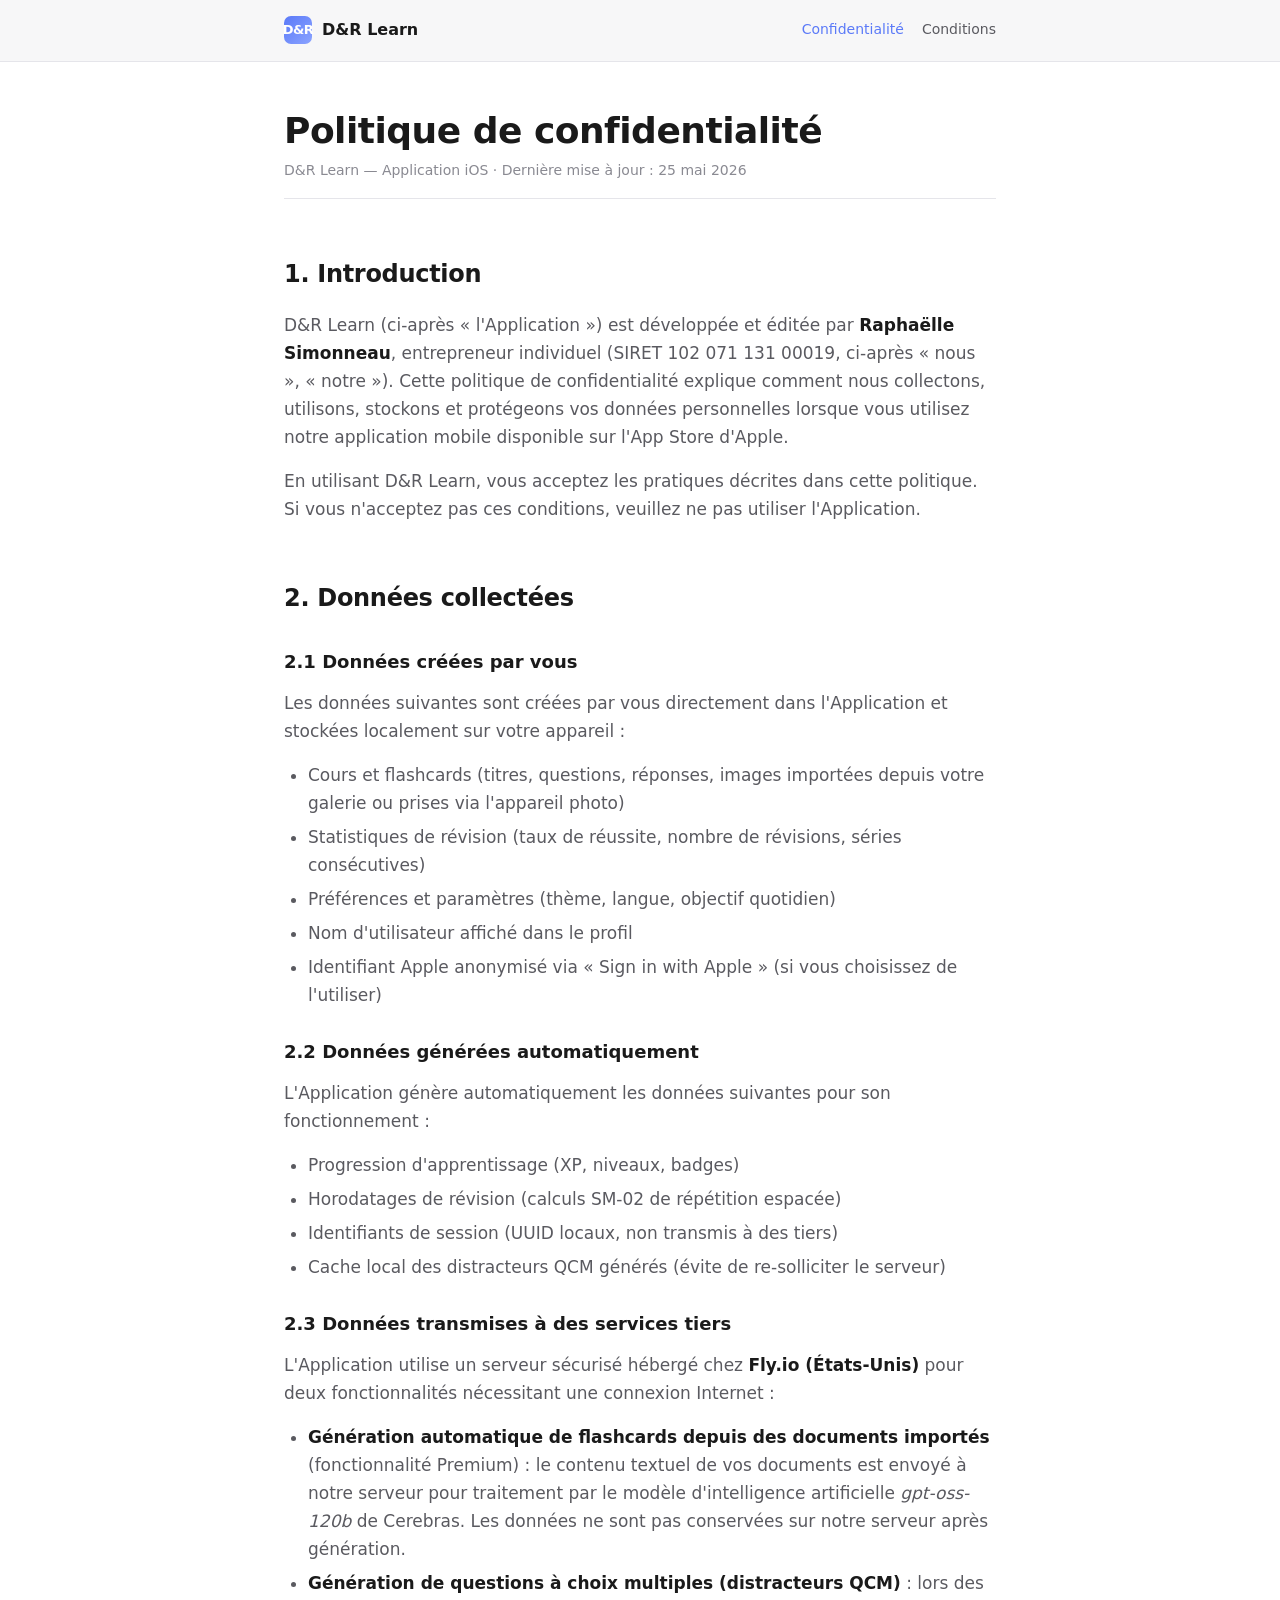
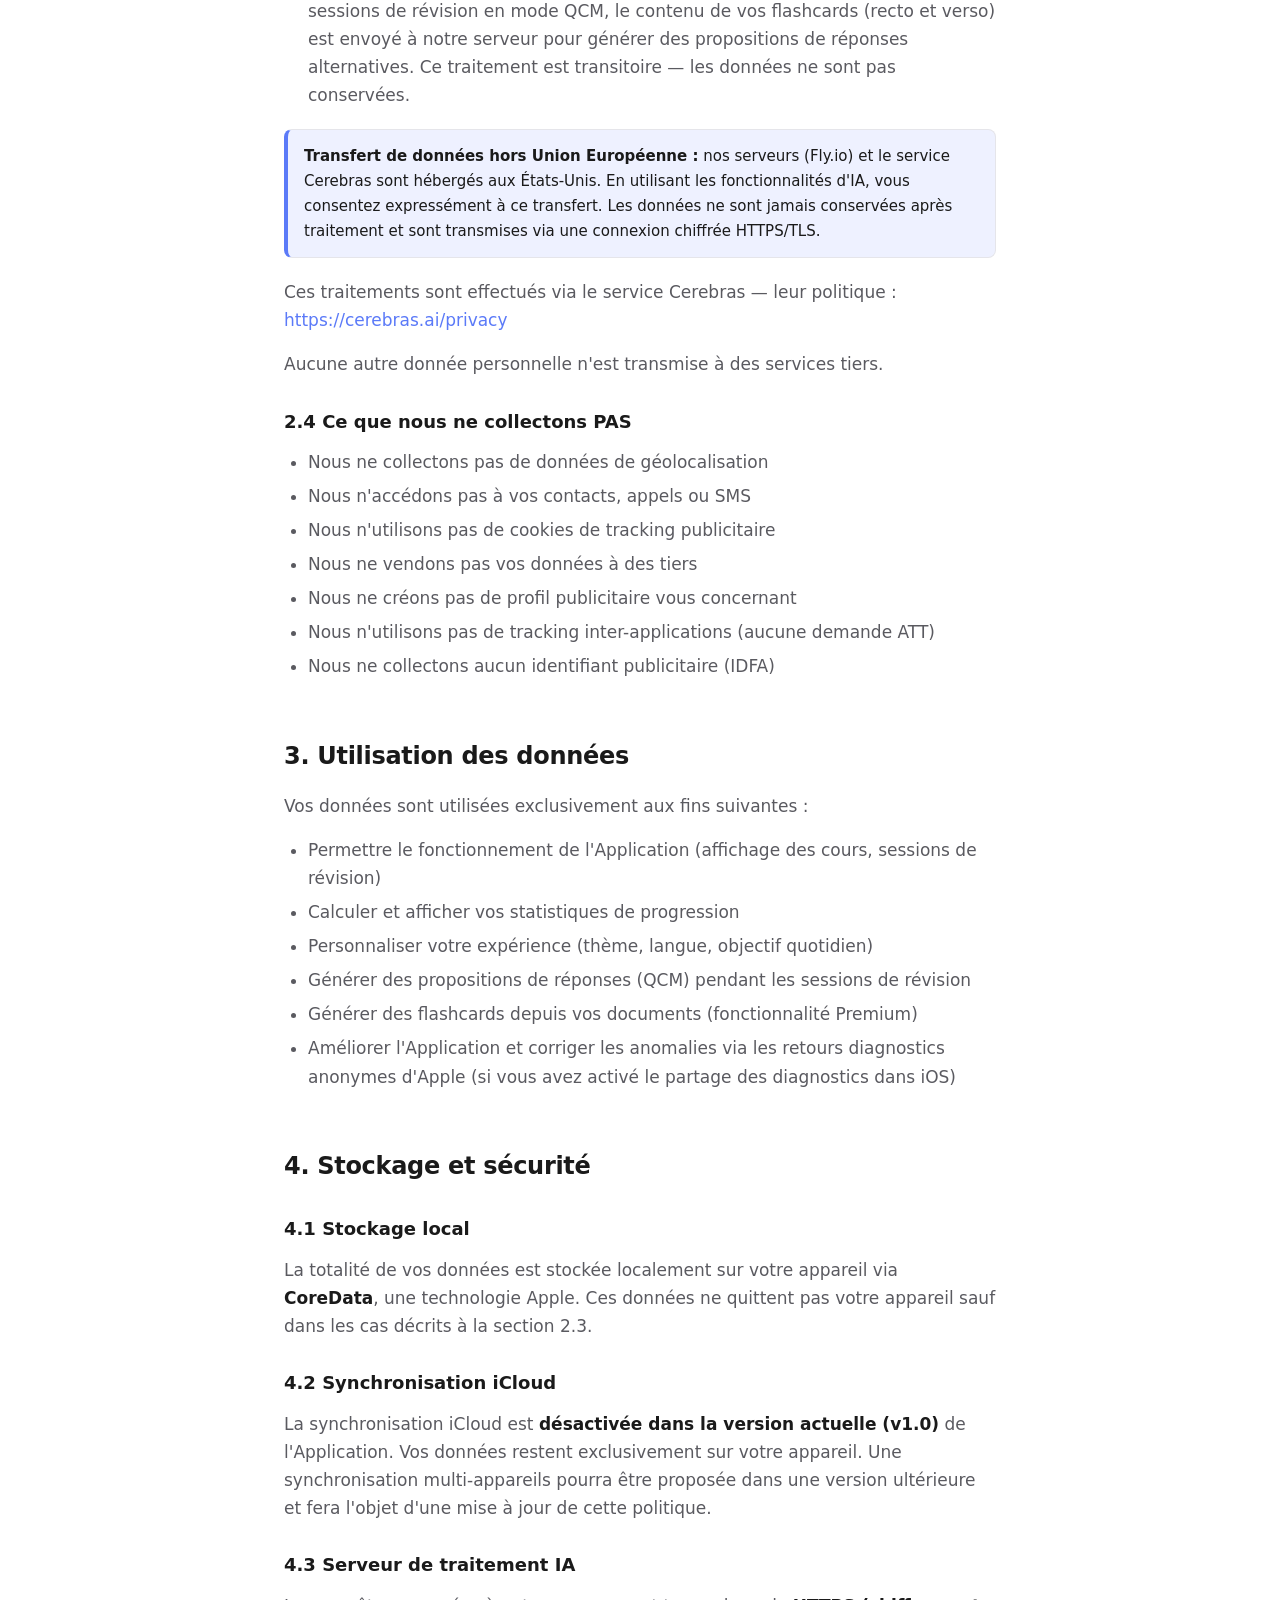
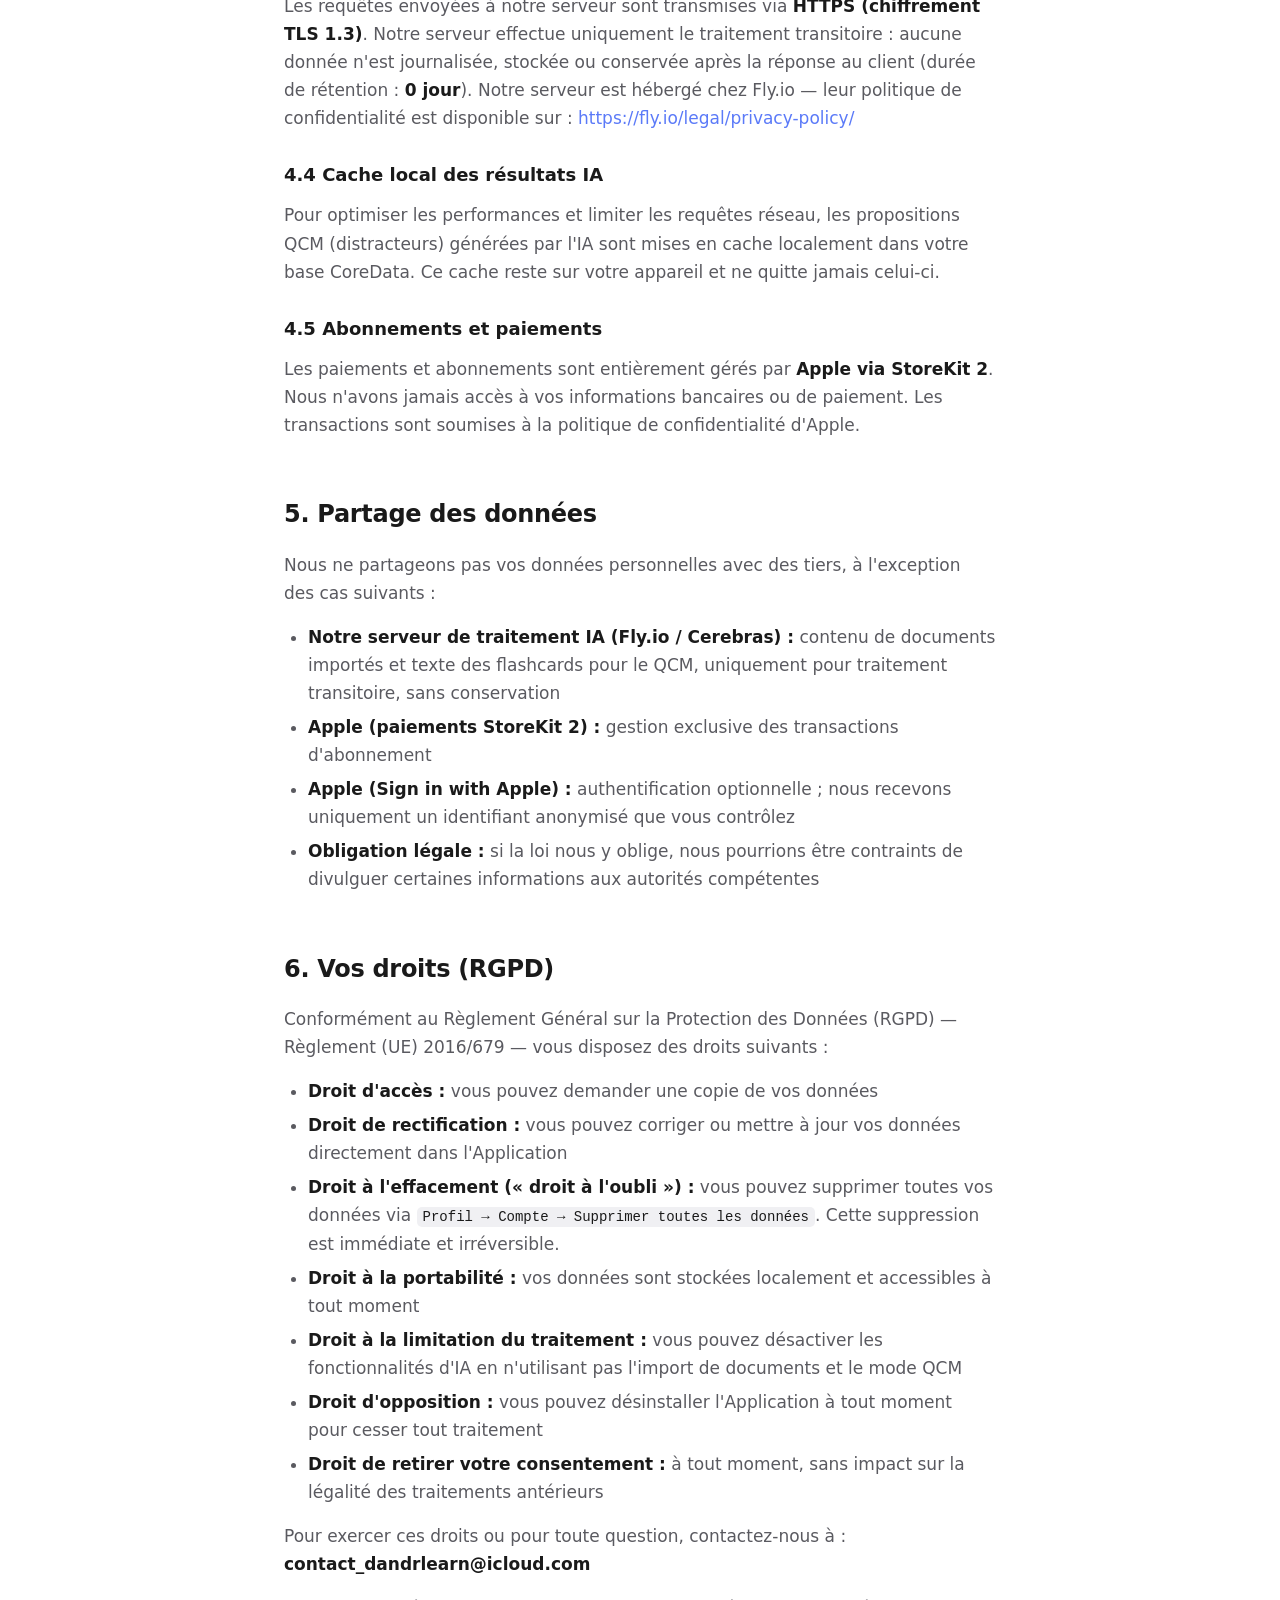
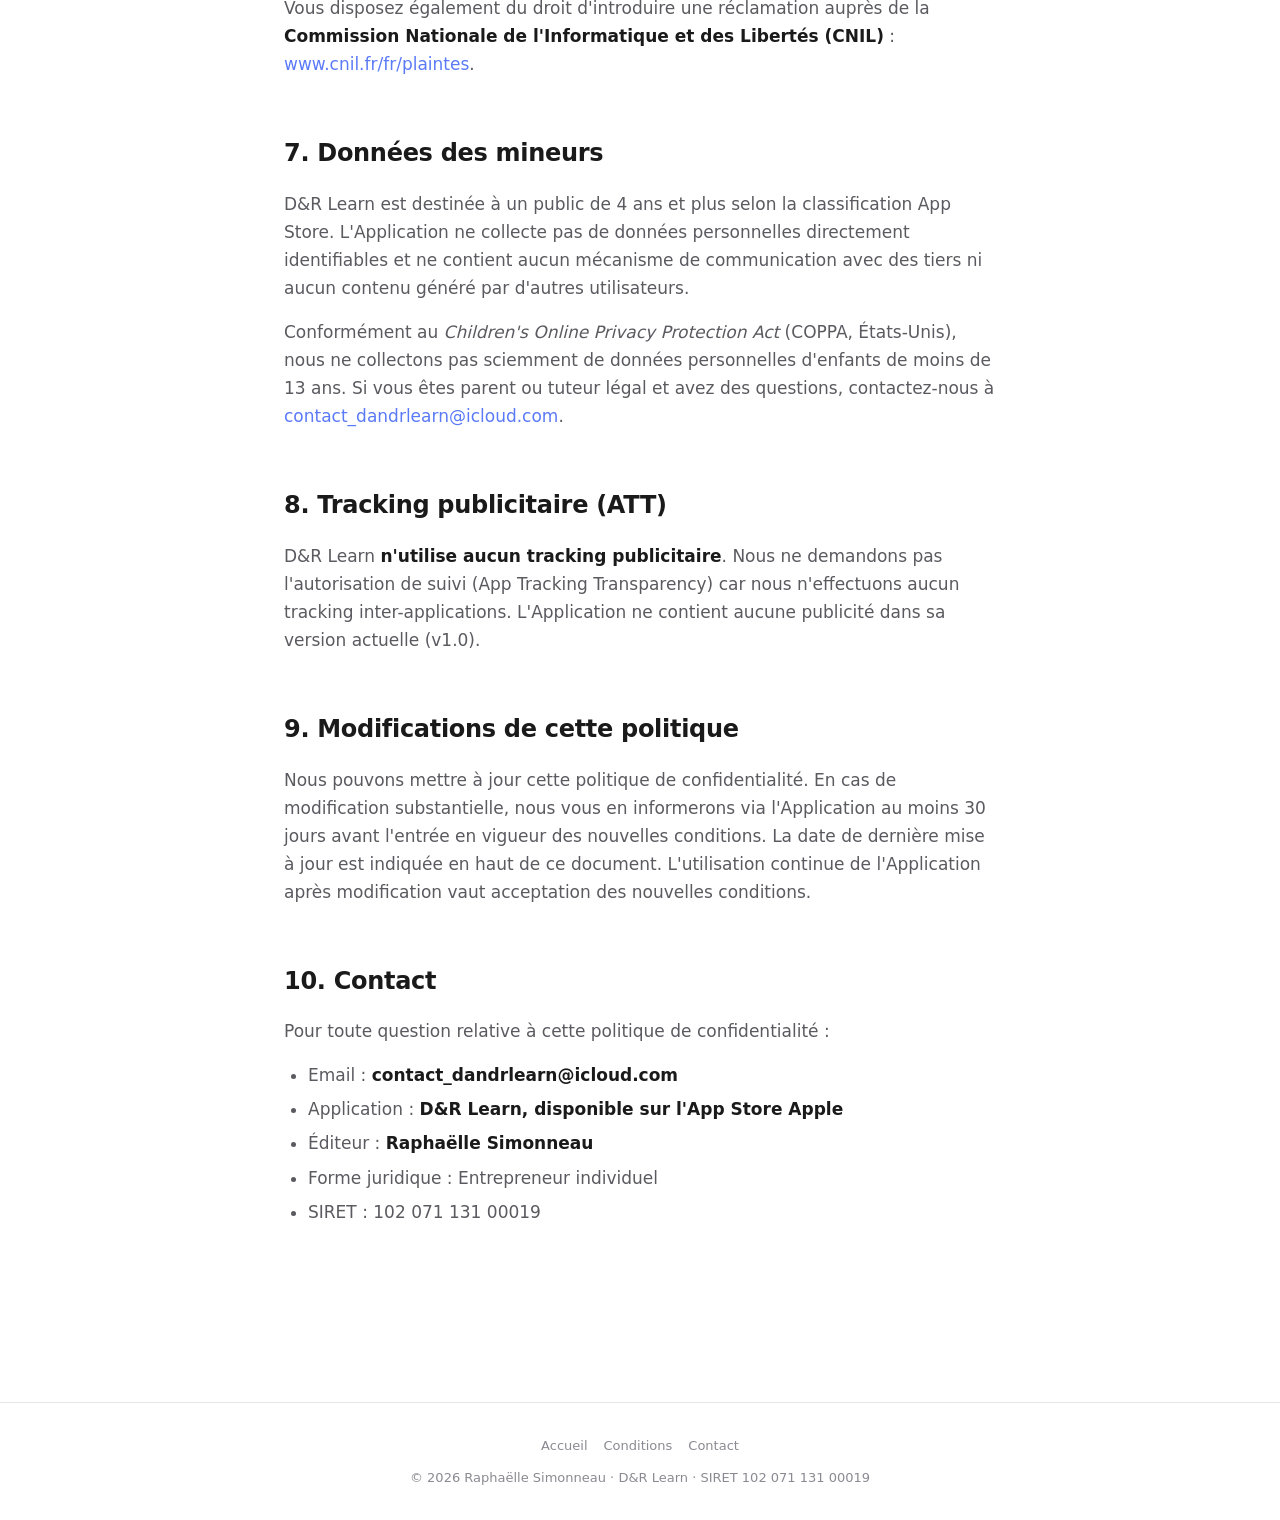
==== privacy.html @ a670ef10 "Initial commit — D&R Learn legal pages - index.html: landing page with cards - privacy.html: Privacy" ====
<!DOCTYPE html>
<html lang="fr">
<head>
    <meta charset="UTF-8">
    <meta name="viewport" content="width=device-width, initial-scale=1.0">
    <meta name="theme-color" content="#5b7af8" media="(prefers-color-scheme: light)">
    <meta name="theme-color" content="#1c1c1e" media="(prefers-color-scheme: dark)">
    <title>Politique de confidentialité — D&amp;R Learn</title>
    <meta name="description" content="Politique de confidentialité de l'application D&amp;R Learn. Données stockées localement, aucun tracking, RGPD compliant.">
    <link rel="stylesheet" href="style.css">
</head>
<body>
    <header class="site">
        <div class="container">
            <a class="brand" href="./">
                <span class="brand-mark">D&amp;R</span>
                <span>D&amp;R Learn</span>
            </a>
            <nav>
                <a href="privacy.html" class="active">Confidentialité</a>
                <a href="terms.html">Conditions</a>
            </nav>
        </div>
    </header>

    <main>
        <div class="container">
            <h1>Politique de confidentialité</h1>
            <div class="doc-meta">D&amp;R Learn — Application iOS · Dernière mise à jour : 25 mai 2026</div>

            <h2>1. Introduction</h2>
            <p>D&amp;R Learn (ci-après « l'Application ») est développée et éditée par <strong>Raphaëlle Simonneau</strong>, entrepreneur individuel (SIRET 102 071 131 00019, ci-après « nous », « notre »). Cette politique de confidentialité explique comment nous collectons, utilisons, stockons et protégeons vos données personnelles lorsque vous utilisez notre application mobile disponible sur l'App Store d'Apple.</p>
            <p>En utilisant D&amp;R Learn, vous acceptez les pratiques décrites dans cette politique. Si vous n'acceptez pas ces conditions, veuillez ne pas utiliser l'Application.</p>

            <h2>2. Données collectées</h2>

            <h3>2.1 Données créées par vous</h3>
            <p>Les données suivantes sont créées par vous directement dans l'Application et stockées localement sur votre appareil :</p>
            <ul>
                <li>Cours et flashcards (titres, questions, réponses, images importées depuis votre galerie ou prises via l'appareil photo)</li>
                <li>Statistiques de révision (taux de réussite, nombre de révisions, séries consécutives)</li>
                <li>Préférences et paramètres (thème, langue, objectif quotidien)</li>
                <li>Nom d'utilisateur affiché dans le profil</li>
                <li>Identifiant Apple anonymisé via « Sign in with Apple » (si vous choisissez de l'utiliser)</li>
            </ul>

            <h3>2.2 Données générées automatiquement</h3>
            <p>L'Application génère automatiquement les données suivantes pour son fonctionnement :</p>
            <ul>
                <li>Progression d'apprentissage (XP, niveaux, badges)</li>
                <li>Horodatages de révision (calculs SM-02 de répétition espacée)</li>
                <li>Identifiants de session (UUID locaux, non transmis à des tiers)</li>
                <li>Cache local des distracteurs QCM générés (évite de re-solliciter le serveur)</li>
            </ul>

            <h3>2.3 Données transmises à des services tiers</h3>
            <p>L'Application utilise un serveur sécurisé hébergé chez <strong>Fly.io (États-Unis)</strong> pour deux fonctionnalités nécessitant une connexion Internet :</p>
            <ul>
                <li><strong>Génération automatique de flashcards depuis des documents importés</strong> (fonctionnalité Premium) : le contenu textuel de vos documents est envoyé à notre serveur pour traitement par le modèle d'intelligence artificielle <em>gpt-oss-120b</em> de Cerebras. Les données ne sont pas conservées sur notre serveur après génération.</li>
                <li><strong>Génération de questions à choix multiples (distracteurs QCM)</strong> : lors des sessions de révision en mode QCM, le contenu de vos flashcards (recto et verso) est envoyé à notre serveur pour générer des propositions de réponses alternatives. Ce traitement est transitoire — les données ne sont pas conservées.</li>
            </ul>

            <div class="callout">
                <p><strong>Transfert de données hors Union Européenne :</strong> nos serveurs (Fly.io) et le service Cerebras sont hébergés aux États-Unis. En utilisant les fonctionnalités d'IA, vous consentez expressément à ce transfert. Les données ne sont jamais conservées après traitement et sont transmises via une connexion chiffrée HTTPS/TLS.</p>
            </div>

            <p>Ces traitements sont effectués via le service Cerebras — leur politique : <a href="https://cerebras.ai/privacy" target="_blank" rel="noopener">https://cerebras.ai/privacy</a></p>
            <p>Aucune autre donnée personnelle n'est transmise à des services tiers.</p>

            <h3>2.4 Ce que nous ne collectons PAS</h3>
            <ul>
                <li>Nous ne collectons pas de données de géolocalisation</li>
                <li>Nous n'accédons pas à vos contacts, appels ou SMS</li>
                <li>Nous n'utilisons pas de cookies de tracking publicitaire</li>
                <li>Nous ne vendons pas vos données à des tiers</li>
                <li>Nous ne créons pas de profil publicitaire vous concernant</li>
                <li>Nous n'utilisons pas de tracking inter-applications (aucune demande ATT)</li>
                <li>Nous ne collectons aucun identifiant publicitaire (IDFA)</li>
            </ul>

            <h2>3. Utilisation des données</h2>
            <p>Vos données sont utilisées exclusivement aux fins suivantes :</p>
            <ul>
                <li>Permettre le fonctionnement de l'Application (affichage des cours, sessions de révision)</li>
                <li>Calculer et afficher vos statistiques de progression</li>
                <li>Personnaliser votre expérience (thème, langue, objectif quotidien)</li>
                <li>Générer des propositions de réponses (QCM) pendant les sessions de révision</li>
                <li>Générer des flashcards depuis vos documents (fonctionnalité Premium)</li>
                <li>Améliorer l'Application et corriger les anomalies via les retours diagnostics anonymes d'Apple (si vous avez activé le partage des diagnostics dans iOS)</li>
            </ul>

            <h2>4. Stockage et sécurité</h2>

            <h3>4.1 Stockage local</h3>
            <p>La totalité de vos données est stockée localement sur votre appareil via <strong>CoreData</strong>, une technologie Apple. Ces données ne quittent pas votre appareil sauf dans les cas décrits à la section 2.3.</p>

            <h3>4.2 Synchronisation iCloud</h3>
            <p>La synchronisation iCloud est <strong>désactivée dans la version actuelle (v1.0)</strong> de l'Application. Vos données restent exclusivement sur votre appareil. Une synchronisation multi-appareils pourra être proposée dans une version ultérieure et fera l'objet d'une mise à jour de cette politique.</p>

            <h3>4.3 Serveur de traitement IA</h3>
            <p>Les requêtes envoyées à notre serveur sont transmises via <strong>HTTPS (chiffrement TLS 1.3)</strong>. Notre serveur effectue uniquement le traitement transitoire : aucune donnée n'est journalisée, stockée ou conservée après la réponse au client (durée de rétention : <strong>0 jour</strong>). Notre serveur est hébergé chez Fly.io — leur politique de confidentialité est disponible sur : <a href="https://fly.io/legal/privacy-policy/" target="_blank" rel="noopener">https://fly.io/legal/privacy-policy/</a></p>

            <h3>4.4 Cache local des résultats IA</h3>
            <p>Pour optimiser les performances et limiter les requêtes réseau, les propositions QCM (distracteurs) générées par l'IA sont mises en cache localement dans votre base CoreData. Ce cache reste sur votre appareil et ne quitte jamais celui-ci.</p>

            <h3>4.5 Abonnements et paiements</h3>
            <p>Les paiements et abonnements sont entièrement gérés par <strong>Apple via StoreKit 2</strong>. Nous n'avons jamais accès à vos informations bancaires ou de paiement. Les transactions sont soumises à la politique de confidentialité d'Apple.</p>

            <h2>5. Partage des données</h2>
            <p>Nous ne partageons pas vos données personnelles avec des tiers, à l'exception des cas suivants :</p>
            <ul>
                <li><strong>Notre serveur de traitement IA (Fly.io / Cerebras) :</strong> contenu de documents importés et texte des flashcards pour le QCM, uniquement pour traitement transitoire, sans conservation</li>
                <li><strong>Apple (paiements StoreKit 2) :</strong> gestion exclusive des transactions d'abonnement</li>
                <li><strong>Apple (Sign in with Apple) :</strong> authentification optionnelle ; nous recevons uniquement un identifiant anonymisé que vous contrôlez</li>
                <li><strong>Obligation légale :</strong> si la loi nous y oblige, nous pourrions être contraints de divulguer certaines informations aux autorités compétentes</li>
            </ul>

            <h2>6. Vos droits (RGPD)</h2>
            <p>Conformément au Règlement Général sur la Protection des Données (RGPD) — Règlement (UE) 2016/679 — vous disposez des droits suivants :</p>
            <ul>
                <li><strong>Droit d'accès :</strong> vous pouvez demander une copie de vos données</li>
                <li><strong>Droit de rectification :</strong> vous pouvez corriger ou mettre à jour vos données directement dans l'Application</li>
                <li><strong>Droit à l'effacement (« droit à l'oubli ») :</strong> vous pouvez supprimer toutes vos données via <span class="mono">Profil → Compte → Supprimer toutes les données</span>. Cette suppression est immédiate et irréversible.</li>
                <li><strong>Droit à la portabilité :</strong> vos données sont stockées localement et accessibles à tout moment</li>
                <li><strong>Droit à la limitation du traitement :</strong> vous pouvez désactiver les fonctionnalités d'IA en n'utilisant pas l'import de documents et le mode QCM</li>
                <li><strong>Droit d'opposition :</strong> vous pouvez désinstaller l'Application à tout moment pour cesser tout traitement</li>
                <li><strong>Droit de retirer votre consentement :</strong> à tout moment, sans impact sur la légalité des traitements antérieurs</li>
            </ul>
            <p>Pour exercer ces droits ou pour toute question, contactez-nous à : <a href="mailto:contact_dandrlearn@icloud.com"><strong>contact_dandrlearn@icloud.com</strong></a></p>
            <p>Vous disposez également du droit d'introduire une réclamation auprès de la <strong>Commission Nationale de l'Informatique et des Libertés (CNIL)</strong> : <a href="https://www.cnil.fr/fr/plaintes" target="_blank" rel="noopener">www.cnil.fr/fr/plaintes</a>.</p>

            <h2>7. Données des mineurs</h2>
            <p>D&amp;R Learn est destinée à un public de 4 ans et plus selon la classification App Store. L'Application ne collecte pas de données personnelles directement identifiables et ne contient aucun mécanisme de communication avec des tiers ni aucun contenu généré par d'autres utilisateurs.</p>
            <p>Conformément au <em>Children's Online Privacy Protection Act</em> (COPPA, États-Unis), nous ne collectons pas sciemment de données personnelles d'enfants de moins de 13 ans. Si vous êtes parent ou tuteur légal et avez des questions, contactez-nous à <a href="mailto:contact_dandrlearn@icloud.com">contact_dandrlearn@icloud.com</a>.</p>

            <h2>8. Tracking publicitaire (ATT)</h2>
            <p>D&amp;R Learn <strong>n'utilise aucun tracking publicitaire</strong>. Nous ne demandons pas l'autorisation de suivi (App Tracking Transparency) car nous n'effectuons aucun tracking inter-applications. L'Application ne contient aucune publicité dans sa version actuelle (v1.0).</p>

            <h2>9. Modifications de cette politique</h2>
            <p>Nous pouvons mettre à jour cette politique de confidentialité. En cas de modification substantielle, nous vous en informerons via l'Application au moins 30 jours avant l'entrée en vigueur des nouvelles conditions. La date de dernière mise à jour est indiquée en haut de ce document. L'utilisation continue de l'Application après modification vaut acceptation des nouvelles conditions.</p>

            <h2>10. Contact</h2>
            <p>Pour toute question relative à cette politique de confidentialité :</p>
            <ul>
                <li>Email : <a href="mailto:contact_dandrlearn@icloud.com"><strong>contact_dandrlearn@icloud.com</strong></a></li>
                <li>Application : <strong>D&amp;R Learn, disponible sur l'App Store Apple</strong></li>
                <li>Éditeur : <strong>Raphaëlle Simonneau</strong></li>
                <li>Forme juridique : Entrepreneur individuel</li>
                <li>SIRET : 102 071 131 00019</li>
            </ul>
        </div>
    </main>

    <footer class="site">
        <div class="container">
            <div class="links">
                <a href="./">Accueil</a>
                <a href="terms.html">Conditions</a>
                <a href="mailto:contact_dandrlearn@icloud.com">Contact</a>
            </div>
            <div>© 2026 Raphaëlle Simonneau · D&amp;R Learn · SIRET 102 071 131 00019</div>
        </div>
    </footer>
</body>
</html>
---- style.css ----
/* D&R Learn — Legal pages stylesheet */
:root {
    --bg:           #ffffff;
    --bg-soft:      #f7f7f8;
    --text:         #1a1a1a;
    --text-soft:    #5a5a60;
    --text-mute:    #8a8a92;
    --accent:       #5b7af8;
    --accent-soft:  #eef1ff;
    --border:       #e5e5ea;
    --code-bg:      #f0f0f3;
    --max-width:    760px;
}

@media (prefers-color-scheme: dark) {
    :root {
        --bg:           #1c1c1e;
        --bg-soft:      #2c2c2e;
        --text:         #f2f2f7;
        --text-soft:    #c7c7cc;
        --text-mute:    #8e8e93;
        --accent:       #8aa3ff;
        --accent-soft:  #2a2f4a;
        --border:       #3a3a3c;
        --code-bg:      #2c2c2e;
    }
}

* { box-sizing: border-box; }

html { -webkit-text-size-adjust: 100%; }

body {
    margin: 0;
    padding: 0;
    background: var(--bg);
    color: var(--text);
    font-family: -apple-system, BlinkMacSystemFont, "SF Pro Display", "Segoe UI", system-ui, sans-serif;
    line-height: 1.65;
    font-size: 17px;
}

header.site {
    background: var(--bg-soft);
    border-bottom: 1px solid var(--border);
    padding: 16px 0;
    position: sticky;
    top: 0;
    backdrop-filter: saturate(180%) blur(20px);
    -webkit-backdrop-filter: saturate(180%) blur(20px);
    z-index: 10;
}

header.site .container {
    display: flex;
    align-items: center;
    justify-content: space-between;
    gap: 12px;
}

header.site .brand {
    display: flex;
    align-items: center;
    gap: 10px;
    font-weight: 700;
    color: var(--text);
    text-decoration: none;
    font-size: 16px;
}

header.site .brand-mark {
    width: 28px;
    height: 28px;
    border-radius: 7px;
    background: linear-gradient(135deg, #5b7af8 0%, #8aa3ff 100%);
    display: inline-flex;
    align-items: center;
    justify-content: center;
    color: #fff;
    font-size: 13px;
    font-weight: 800;
    letter-spacing: -0.5px;
}

header.site nav {
    display: flex;
    gap: 18px;
    font-size: 14px;
}

header.site nav a {
    color: var(--text-soft);
    text-decoration: none;
    font-weight: 500;
    transition: color 0.15s ease;
}

header.site nav a:hover { color: var(--accent); }
header.site nav a.active { color: var(--accent); }

.container {
    max-width: var(--max-width);
    margin: 0 auto;
    padding: 0 24px;
}

main {
    padding: 48px 0 96px;
}

.doc-meta {
    color: var(--text-mute);
    font-size: 14px;
    margin-bottom: 32px;
    padding-bottom: 16px;
    border-bottom: 1px solid var(--border);
}

h1 {
    font-size: 36px;
    font-weight: 800;
    letter-spacing: -0.5px;
    margin: 0 0 8px;
    line-height: 1.15;
}

h2 {
    font-size: 24px;
    font-weight: 700;
    letter-spacing: -0.3px;
    margin: 48px 0 16px;
    padding-top: 8px;
}

h3 {
    font-size: 18px;
    font-weight: 600;
    margin: 28px 0 12px;
    color: var(--text);
}

p {
    margin: 0 0 16px;
    color: var(--text-soft);
}

p strong, li strong, td strong { color: var(--text); font-weight: 600; }

ul, ol {
    margin: 0 0 16px;
    padding-left: 24px;
    color: var(--text-soft);
}

li { margin-bottom: 6px; }

a {
    color: var(--accent);
    text-decoration: none;
    border-bottom: 1px solid transparent;
    transition: border-color 0.15s ease;
}

a:hover { border-bottom-color: var(--accent); }

code, .mono {
    font-family: ui-monospace, "SF Mono", Menlo, Consolas, monospace;
    background: var(--code-bg);
    padding: 2px 6px;
    border-radius: 5px;
    font-size: 14px;
    color: var(--text);
}

.callout {
    background: var(--accent-soft);
    border: 1px solid var(--border);
    border-left: 4px solid var(--accent);
    border-radius: 8px;
    padding: 14px 16px;
    margin: 20px 0;
    font-size: 15px;
}

.callout p { margin: 0; color: var(--text); }
.callout strong { color: var(--text); }

footer.site {
    border-top: 1px solid var(--border);
    padding: 32px 0;
    margin-top: 64px;
    color: var(--text-mute);
    font-size: 13px;
    text-align: center;
}

footer.site .container { display: flex; flex-direction: column; gap: 10px; align-items: center; }

footer.site .links { display: flex; gap: 16px; }
footer.site .links a { color: var(--text-mute); font-size: 13px; }

/* Home page hero */
.hero {
    text-align: center;
    padding: 60px 0 40px;
}

.hero h1 {
    font-size: 48px;
    margin-bottom: 12px;
    background: linear-gradient(135deg, #5b7af8 0%, #8aa3ff 100%);
    -webkit-background-clip: text;
    background-clip: text;
    color: transparent;
}

.hero .tagline {
    font-size: 19px;
    color: var(--text-soft);
    max-width: 540px;
    margin: 0 auto 32px;
}

.cards {
    display: grid;
    grid-template-columns: 1fr 1fr;
    gap: 16px;
    margin: 32px 0;
}

@media (max-width: 600px) {
    .cards { grid-template-columns: 1fr; }
    h1 { font-size: 30px; }
    .hero h1 { font-size: 36px; }
}

.card {
    border: 1px solid var(--border);
    border-radius: 14px;
    padding: 24px;
    background: var(--bg-soft);
    transition: transform 0.15s ease, box-shadow 0.15s ease;
    text-decoration: none;
    color: inherit;
    display: block;
}

.card:hover {
    transform: translateY(-2px);
    box-shadow: 0 10px 30px rgba(0,0,0,0.06);
    border-color: var(--accent);
}

.card h2 {
    margin: 0 0 8px;
    font-size: 20px;
    padding: 0;
}

.card p {
    margin: 0;
    font-size: 14px;
    color: var(--text-soft);
}
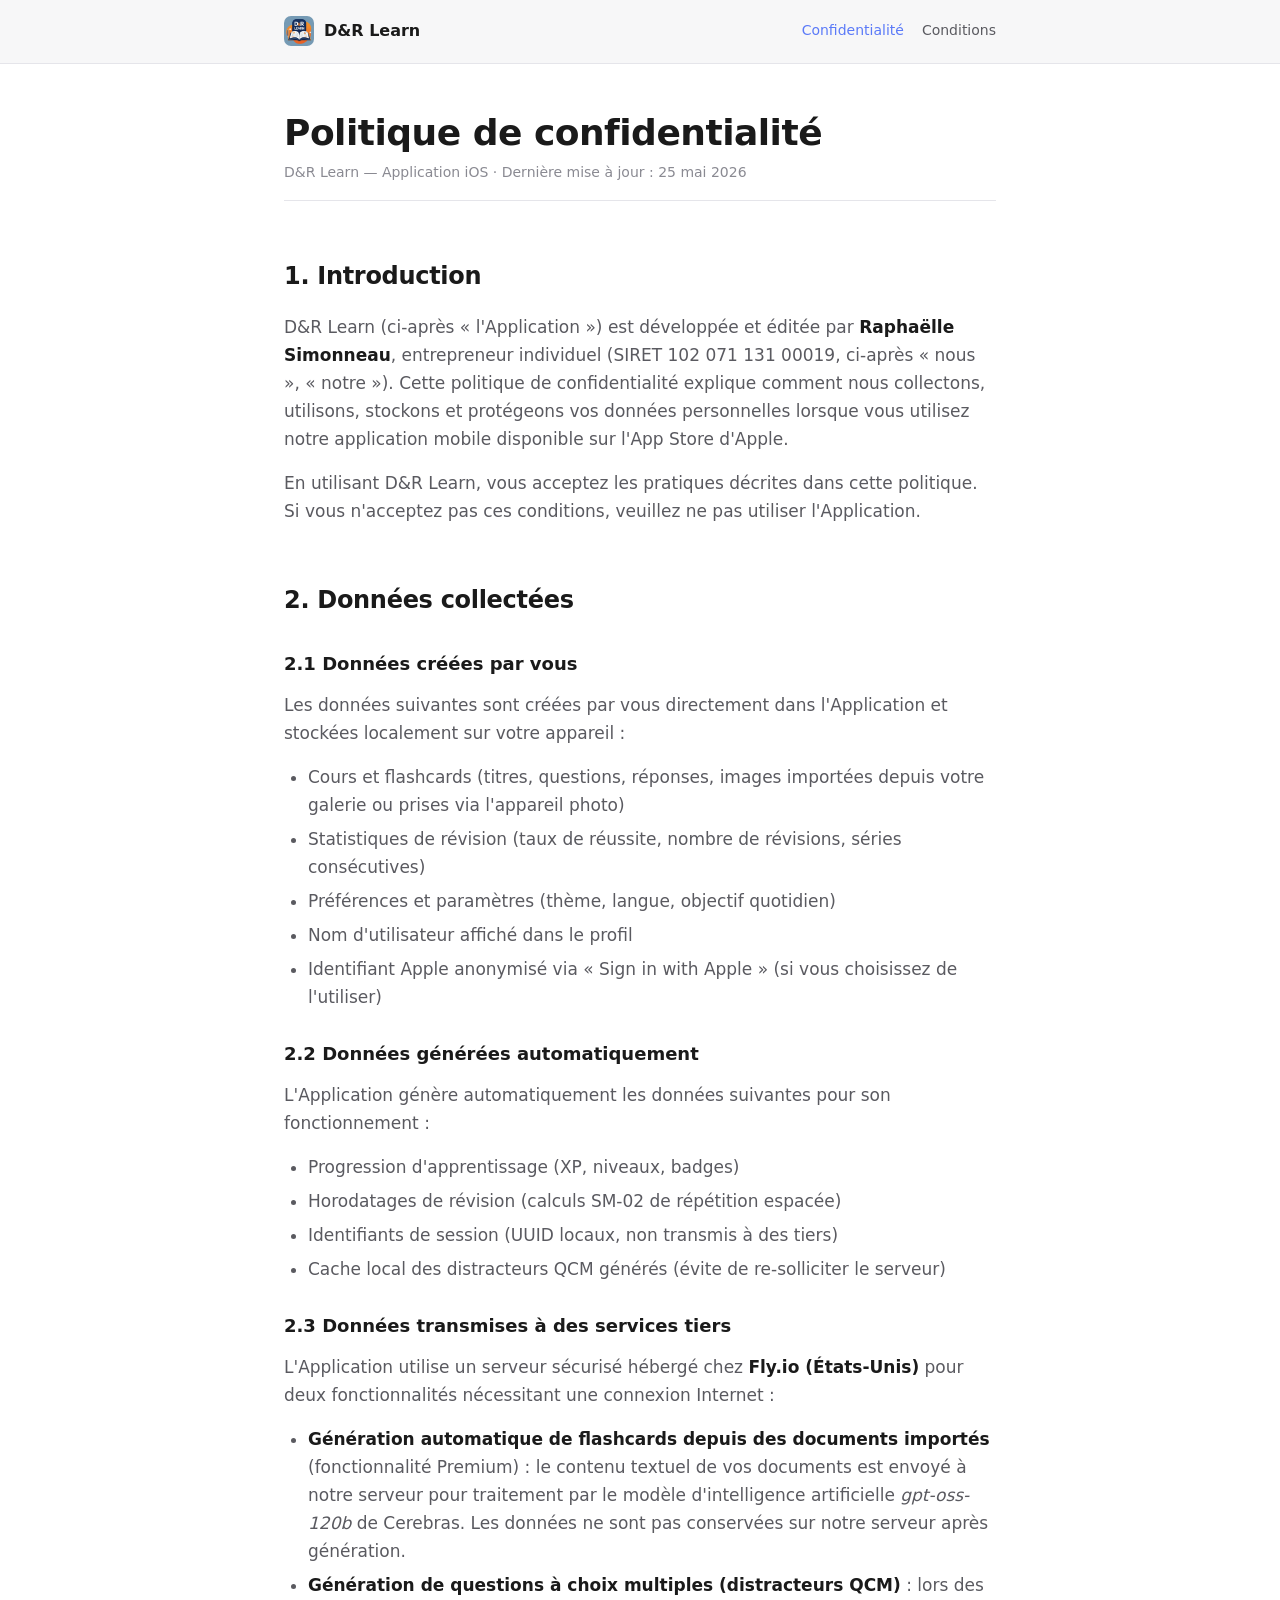
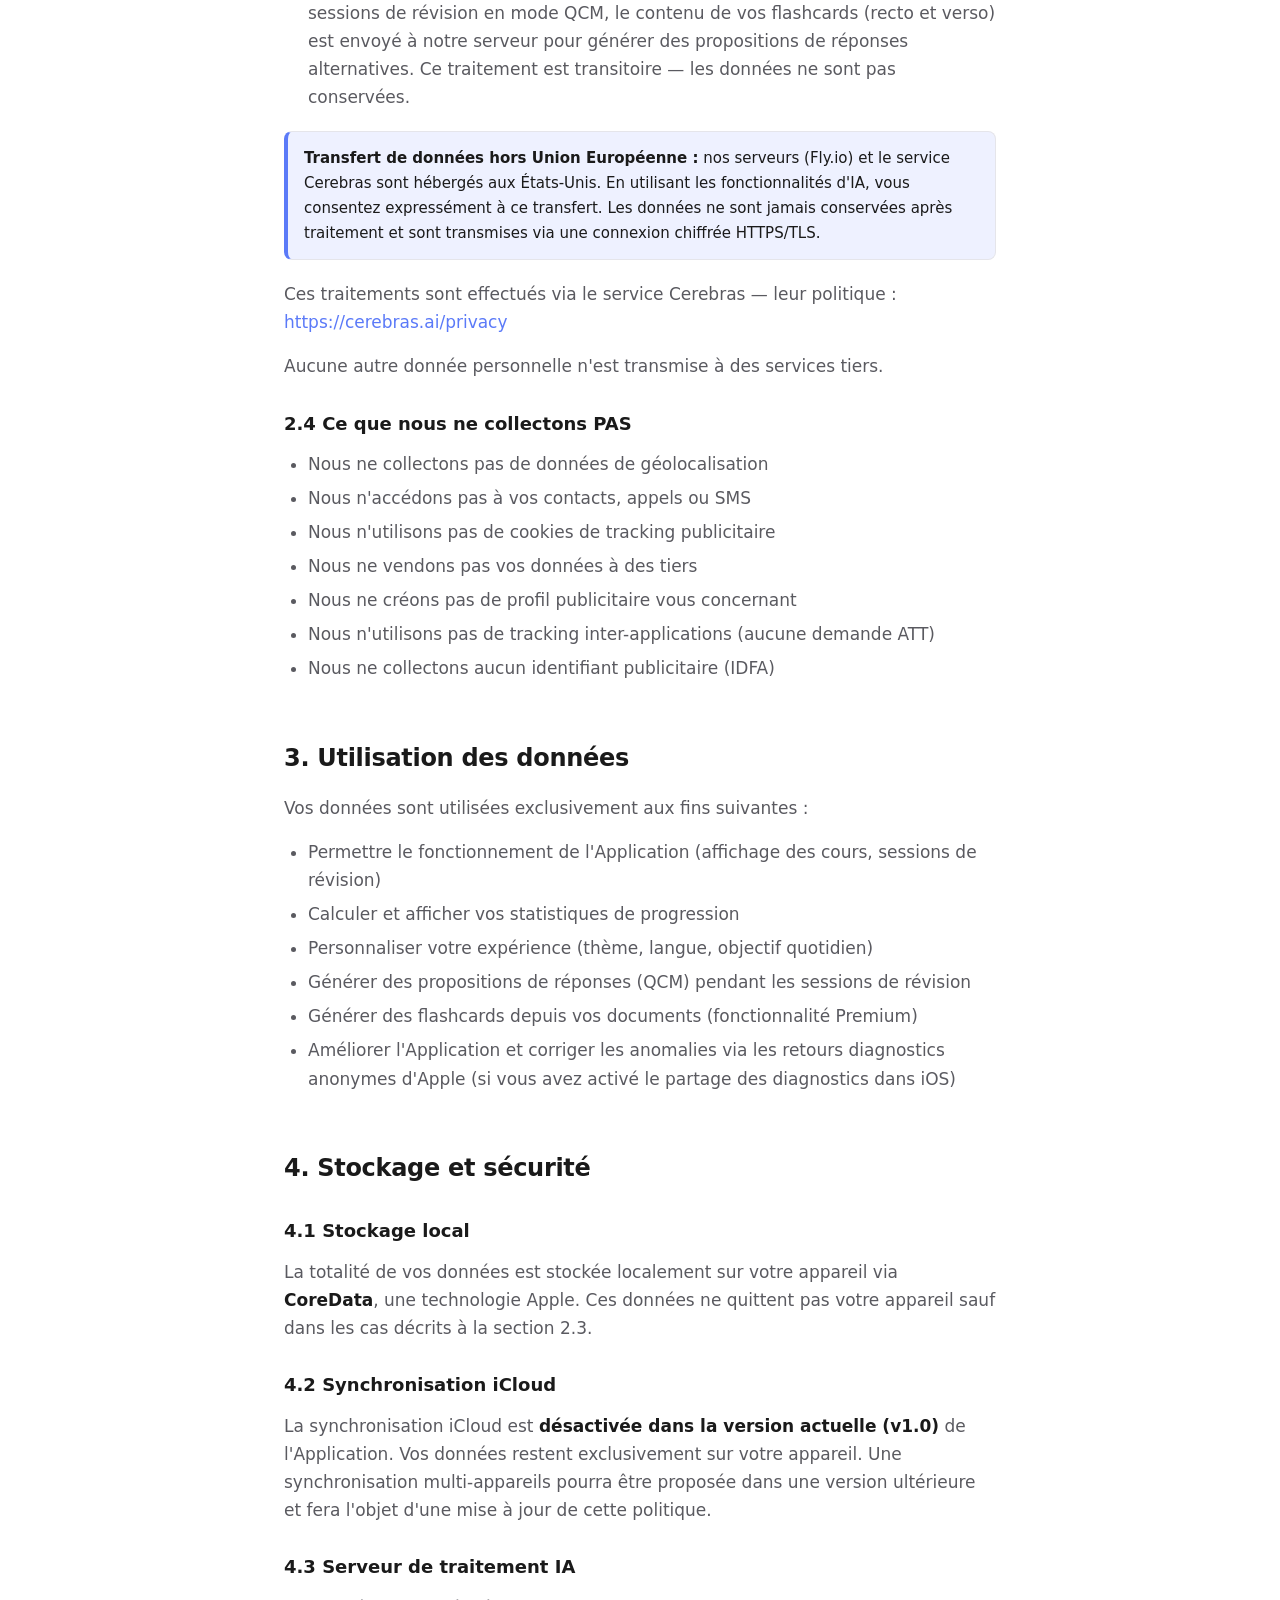
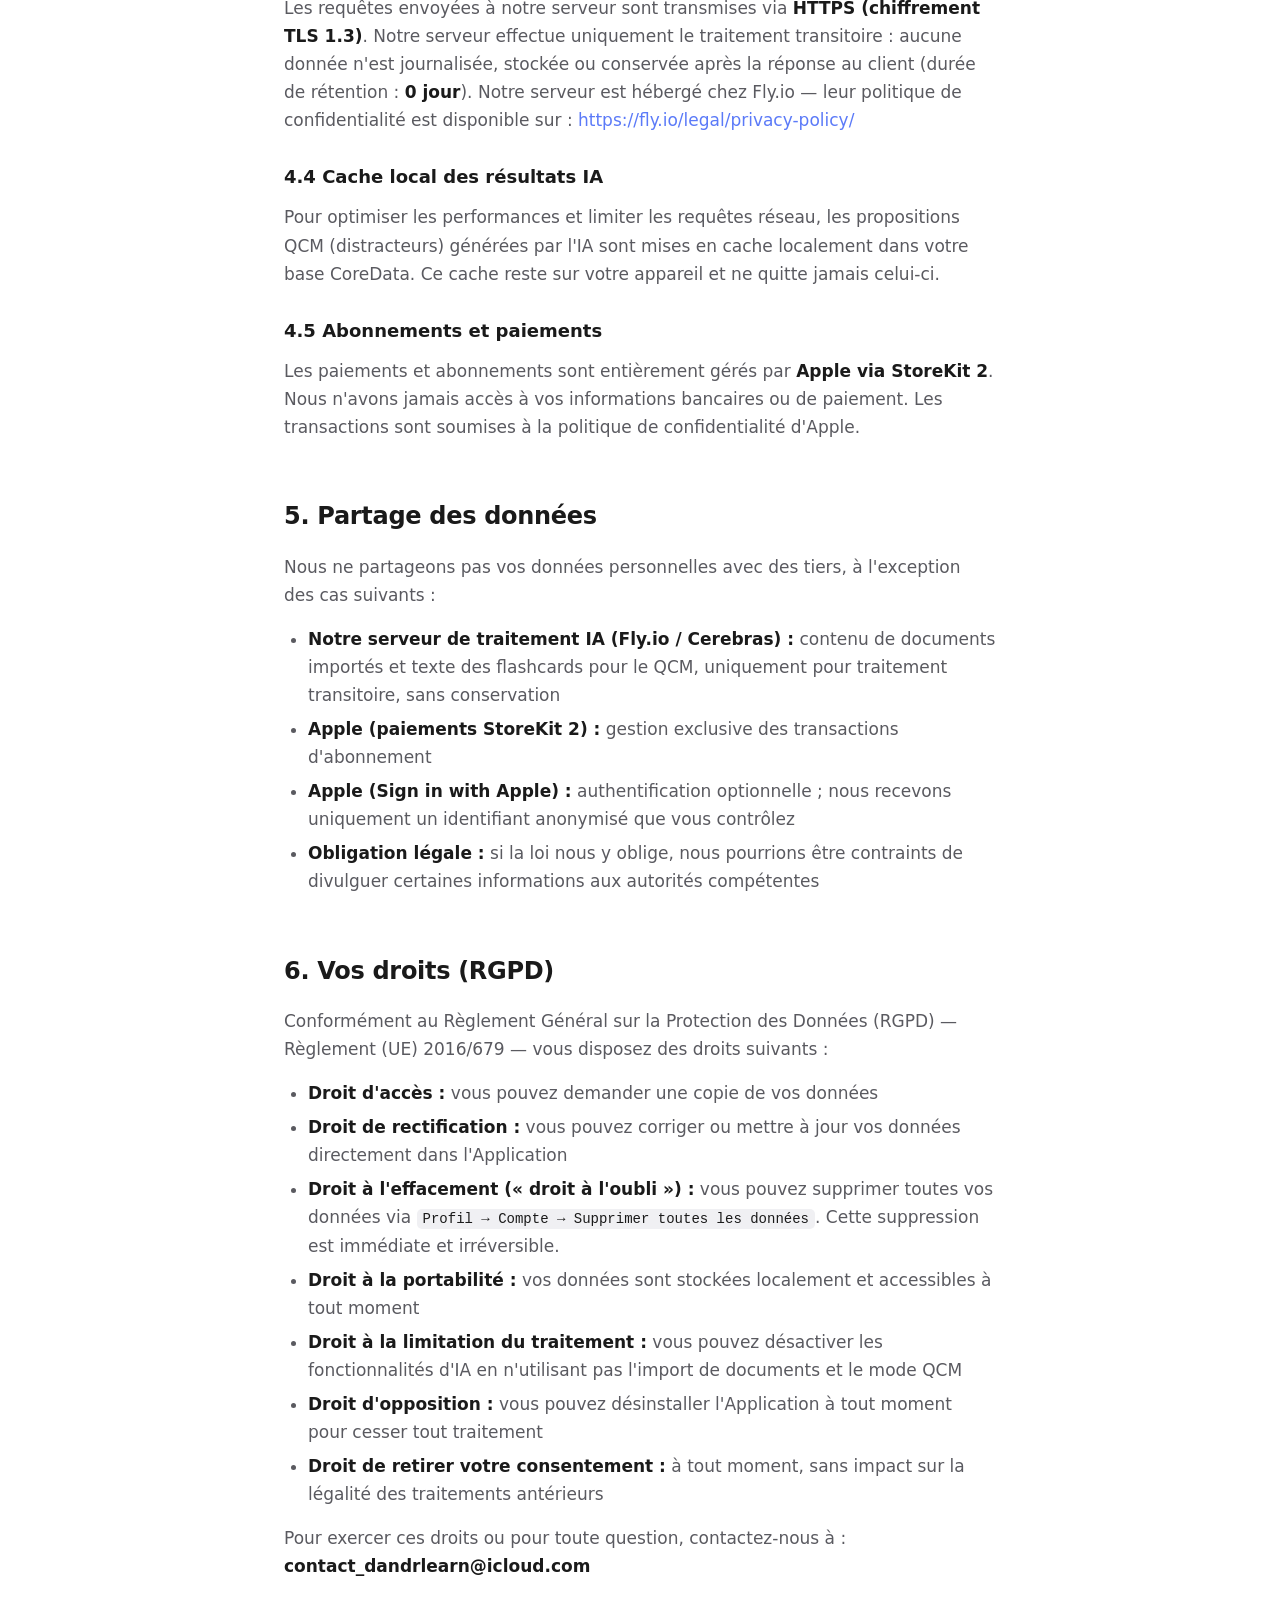
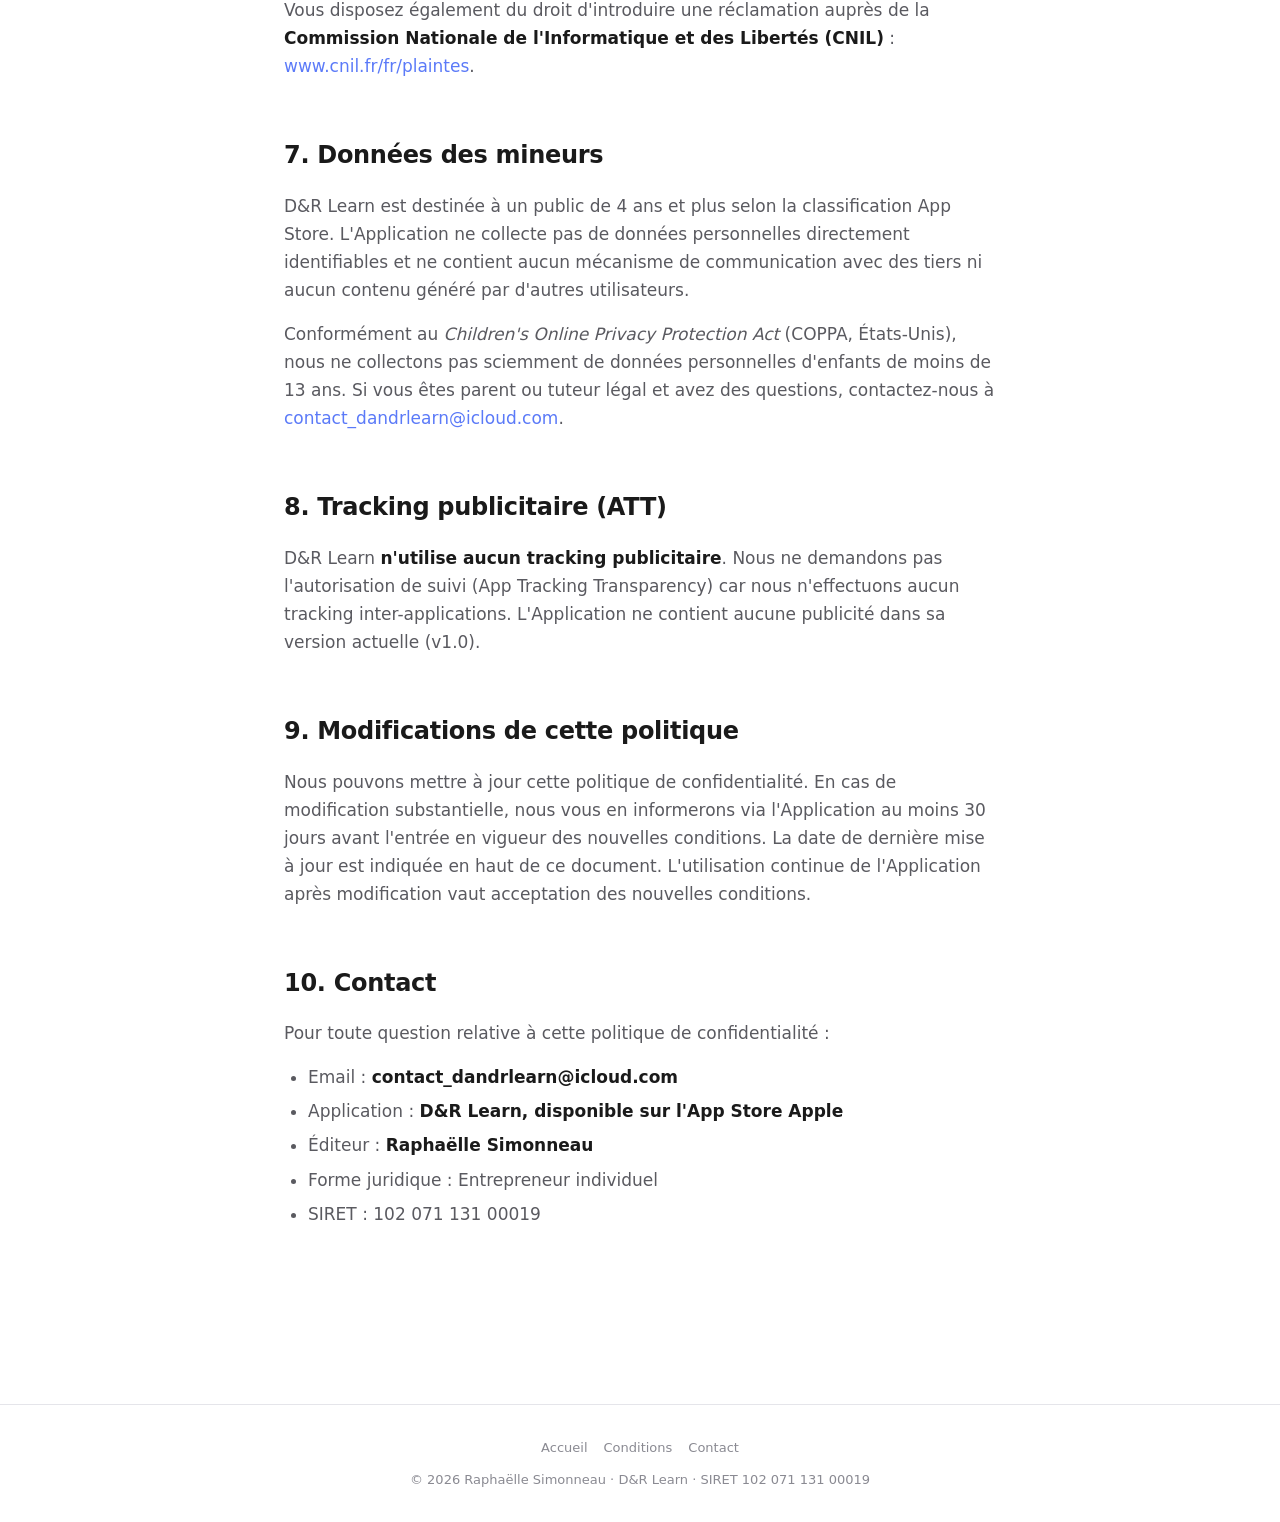
==== commit 5493430c: "feat: use real app icon instead of "D&R" text mark - icon.png (256×256) for hero on landing page - i" ====
--- a/privacy.html
+++ b/privacy.html
@@ -7,13 +7,15 @@
     <meta name="theme-color" content="#1c1c1e" media="(prefers-color-scheme: dark)">
     <title>Politique de confidentialité — D&amp;R Learn</title>
     <meta name="description" content="Politique de confidentialité de l'application D&amp;R Learn. Données stockées localement, aucun tracking, RGPD compliant.">
+    <link rel="icon" type="image/png" href="favicon.png">
+    <link rel="apple-touch-icon" href="icon.png">
     <link rel="stylesheet" href="style.css">
 </head>
 <body>
     <header class="site">
         <div class="container">
             <a class="brand" href="./">
-                <span class="brand-mark">D&amp;R</span>
+                <span class="brand-mark"><img src="icon-small.png" alt="D&amp;R Learn icon"></span>
                 <span>D&amp;R Learn</span>
             </a>
             <nav>
--- a/style.css
+++ b/style.css
@@ -69,17 +69,36 @@
 }
 
 header.site .brand-mark {
-    width: 28px;
-    height: 28px;
+    width: 30px;
+    height: 30px;
     border-radius: 7px;
-    background: linear-gradient(135deg, #5b7af8 0%, #8aa3ff 100%);
+    overflow: hidden;
     display: inline-flex;
     align-items: center;
     justify-content: center;
-    color: #fff;
-    font-size: 13px;
-    font-weight: 800;
-    letter-spacing: -0.5px;
+    flex-shrink: 0;
+}
+
+header.site .brand-mark img {
+    width: 100%;
+    height: 100%;
+    object-fit: cover;
+    display: block;
+}
+
+.hero-icon {
+    width: 96px;
+    height: 96px;
+    border-radius: 22px;
+    margin: 0 auto 20px;
+    box-shadow: 0 12px 32px rgba(91, 122, 248, 0.25);
+    display: block;
+}
+
+@media (prefers-color-scheme: dark) {
+    .hero-icon {
+        box-shadow: 0 12px 32px rgba(0, 0, 0, 0.4);
+    }
 }
 
 header.site nav {
@@ -206,12 +225,10 @@
 }
 
 .hero h1 {
-    font-size: 48px;
+    font-size: 44px;
     margin-bottom: 12px;
-    background: linear-gradient(135deg, #5b7af8 0%, #8aa3ff 100%);
-    -webkit-background-clip: text;
-    background-clip: text;
-    color: transparent;
+    color: var(--text);
+    letter-spacing: -0.8px;
 }
 
 .hero .tagline {
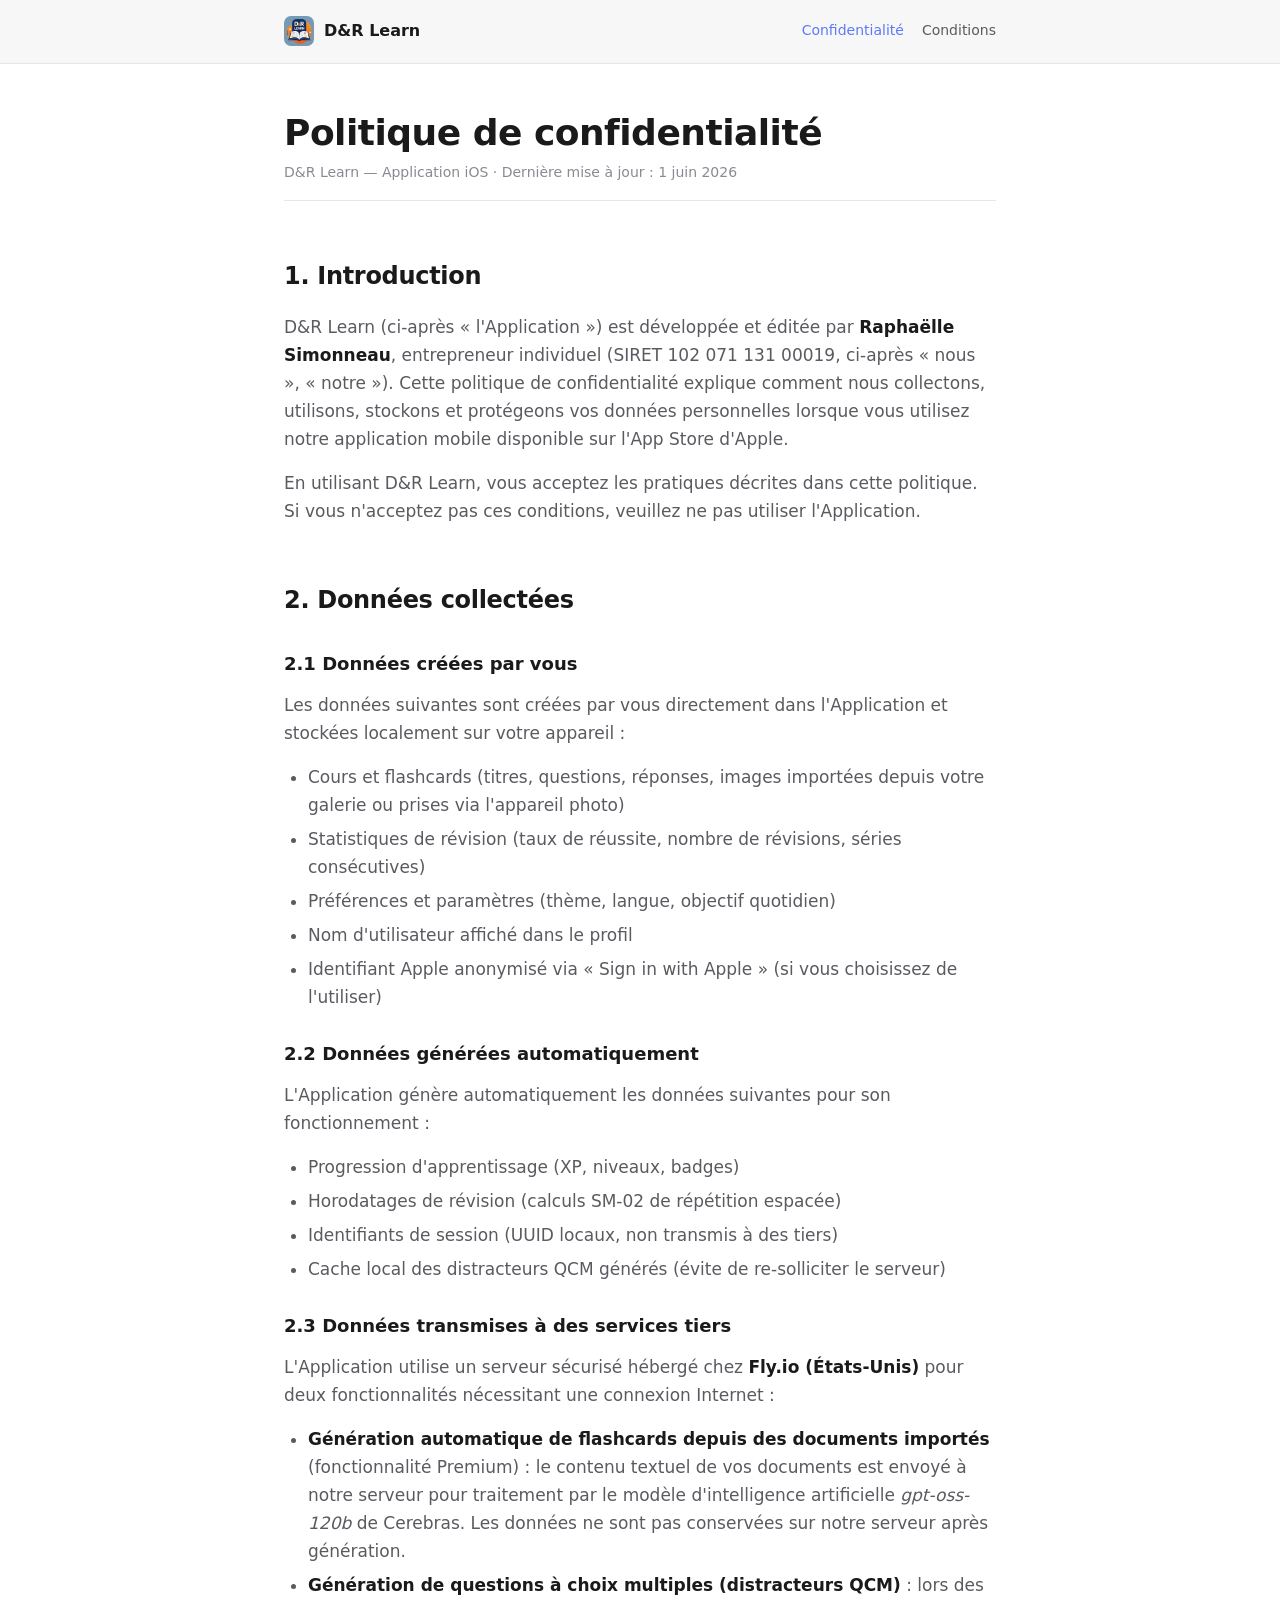
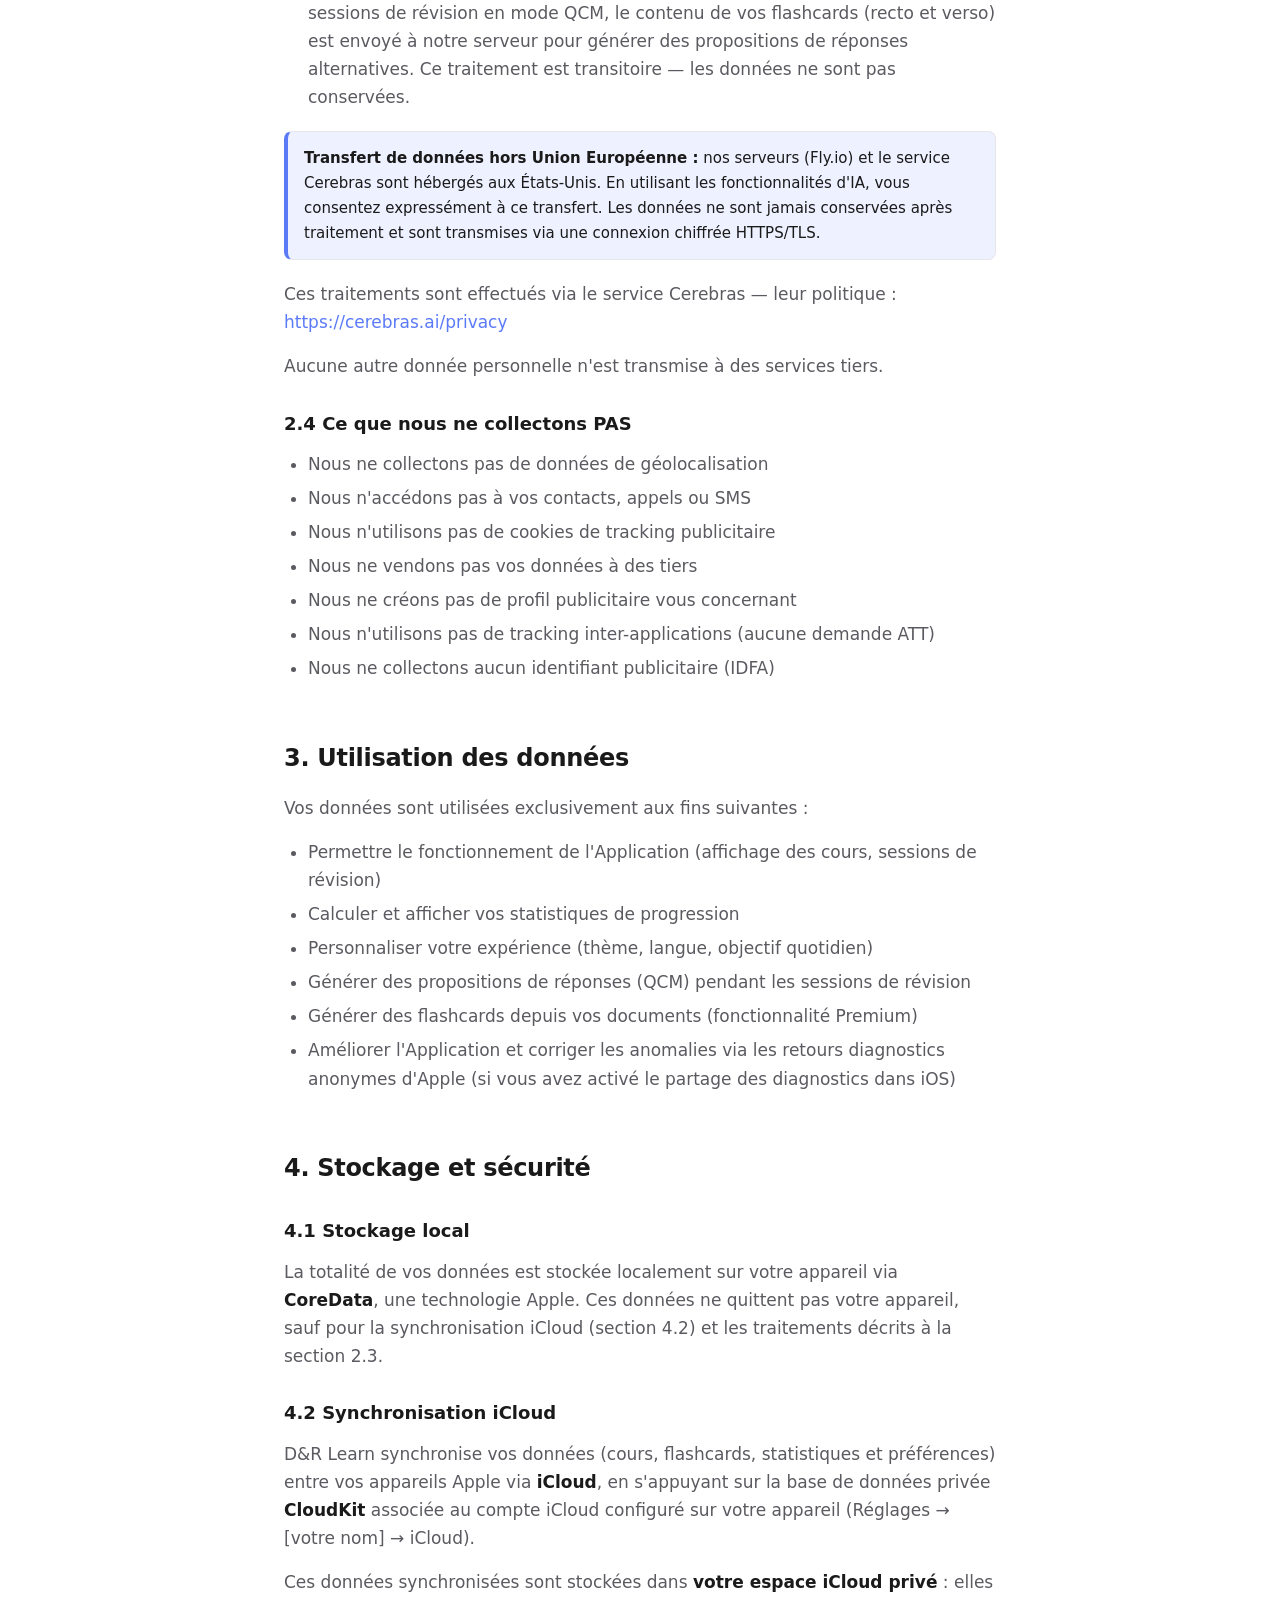
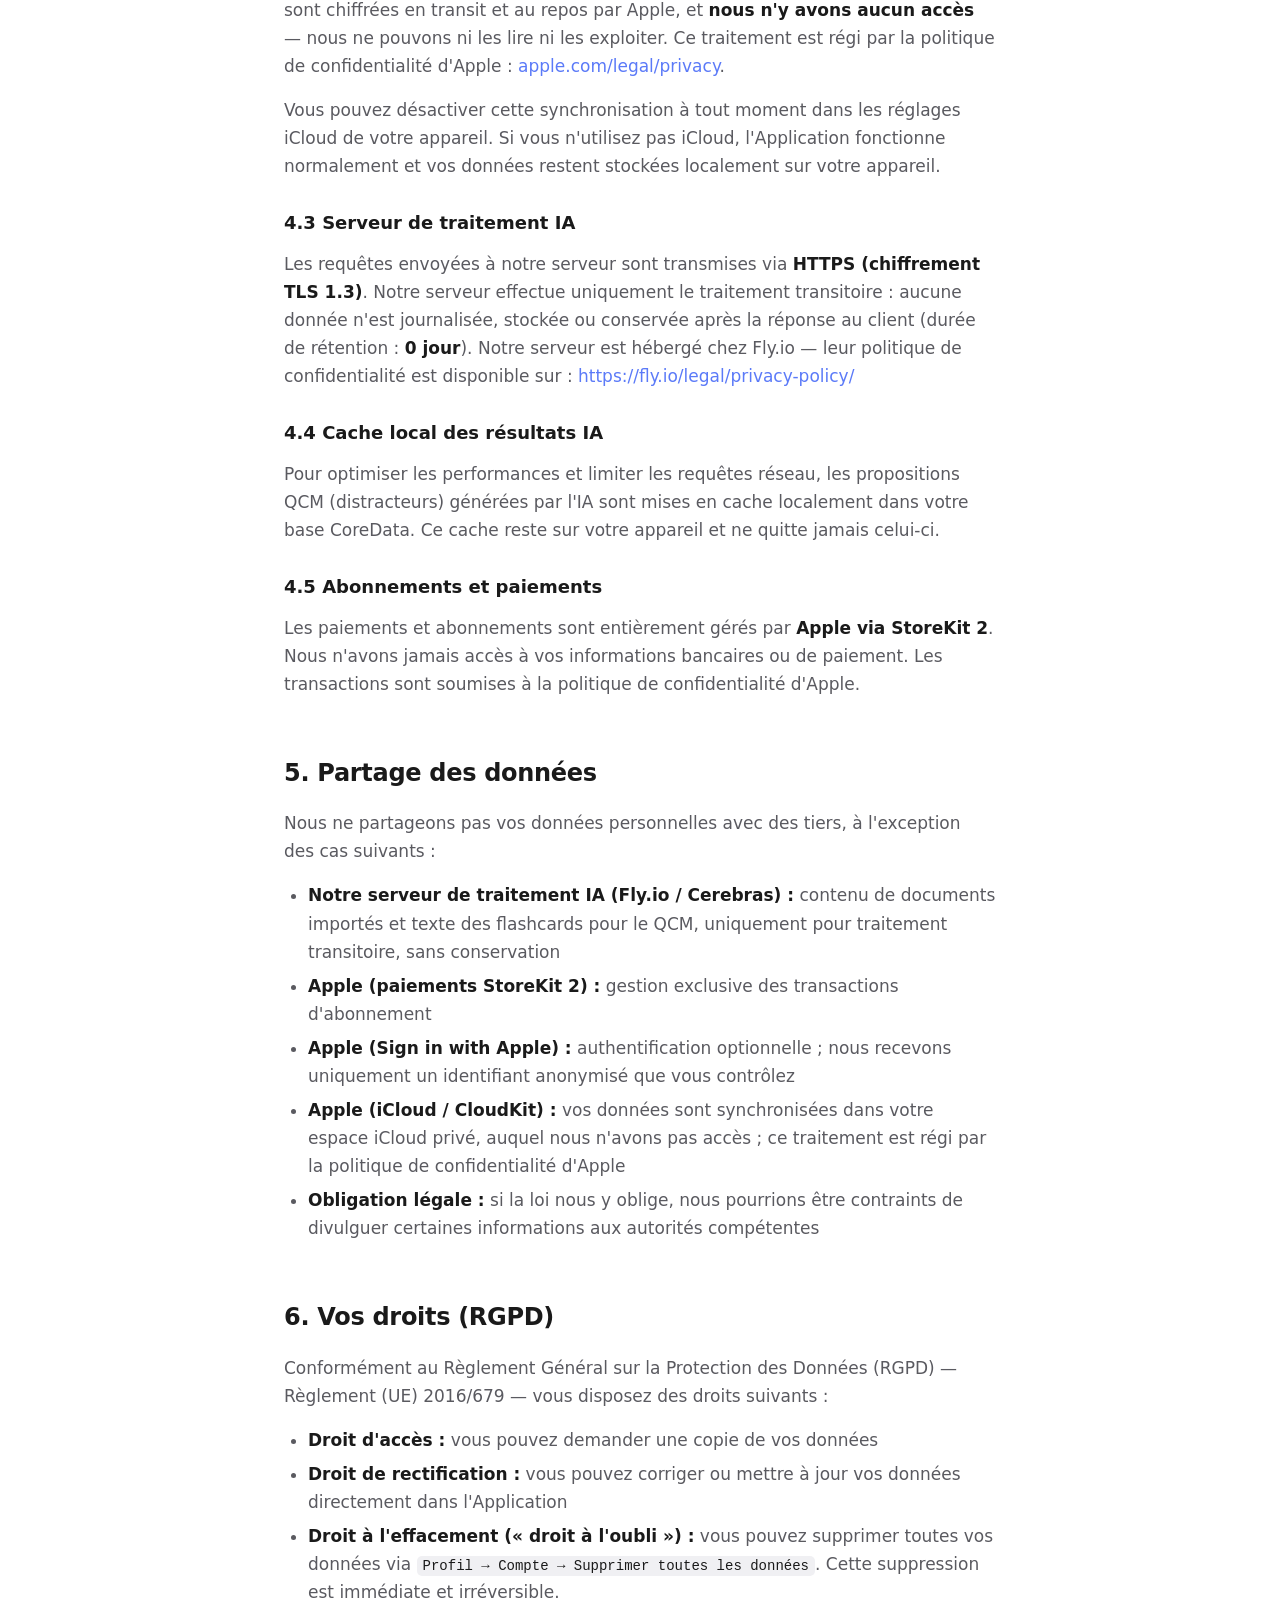
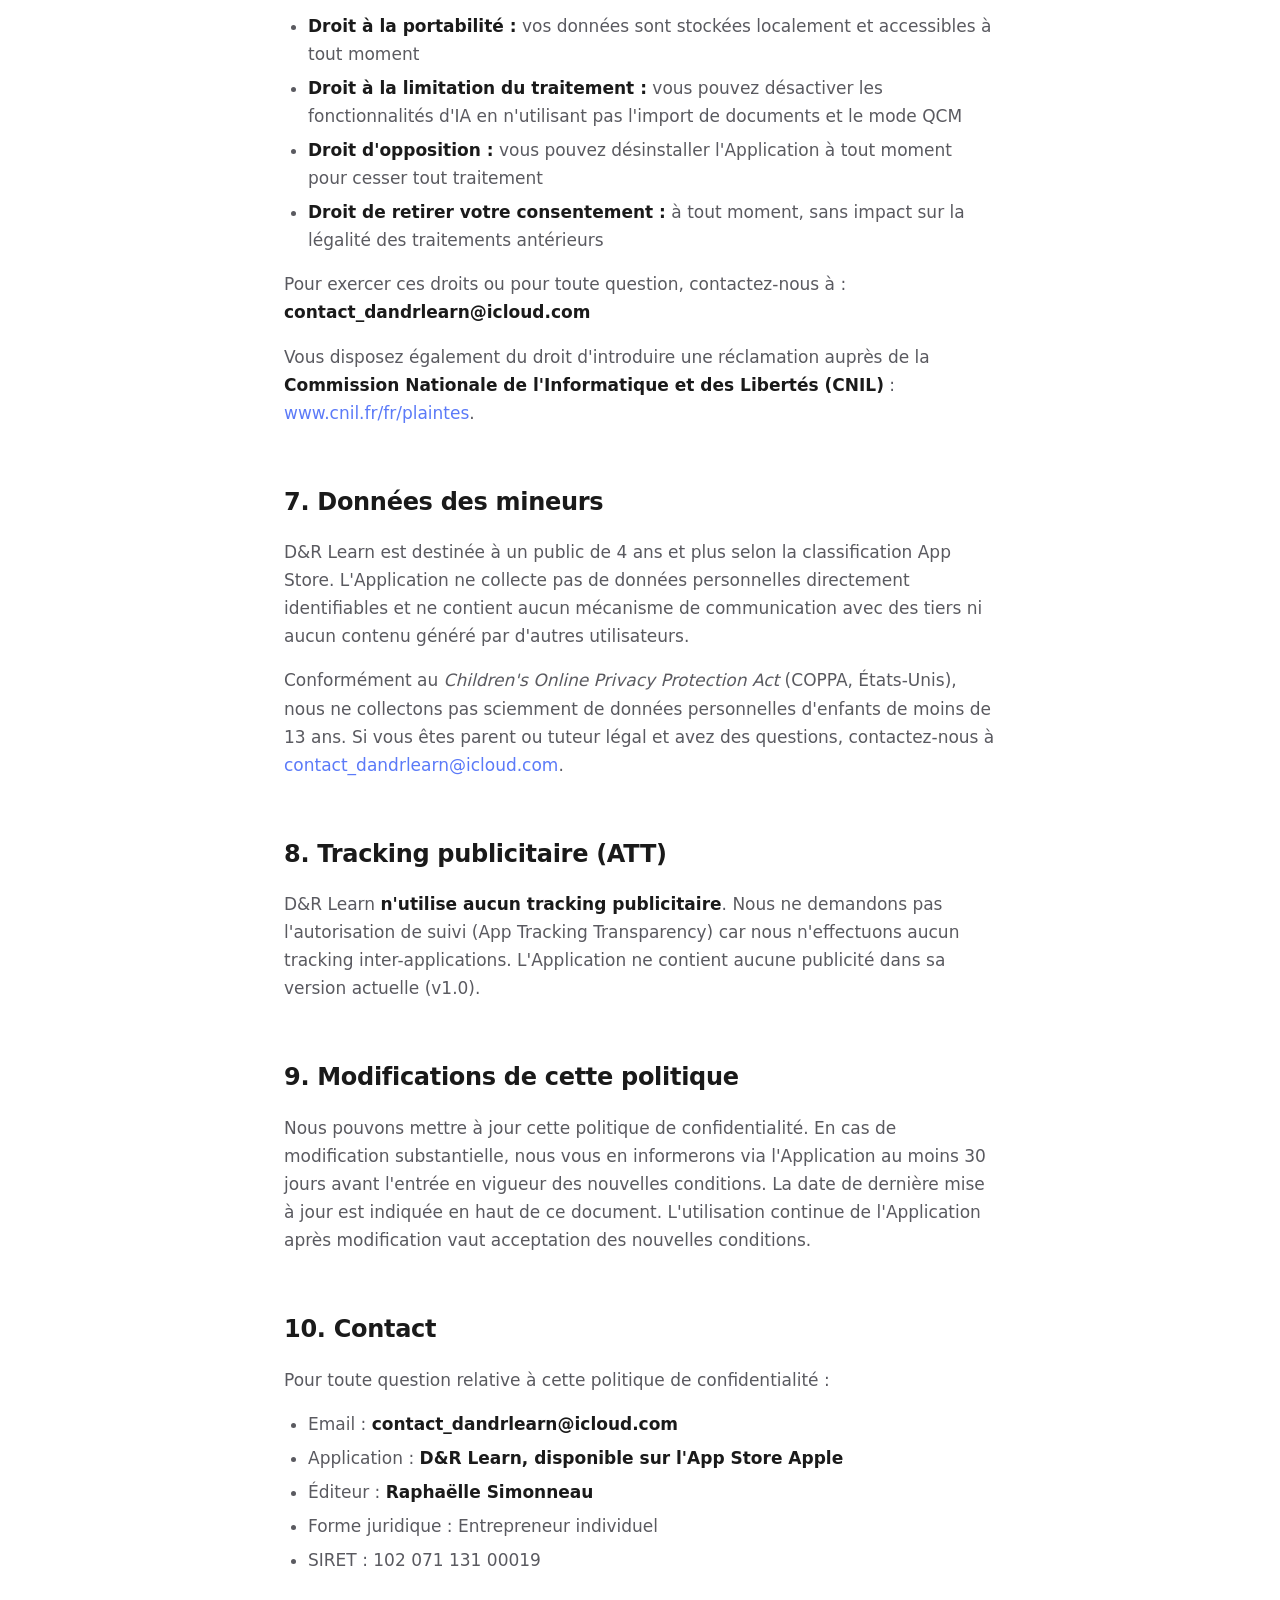
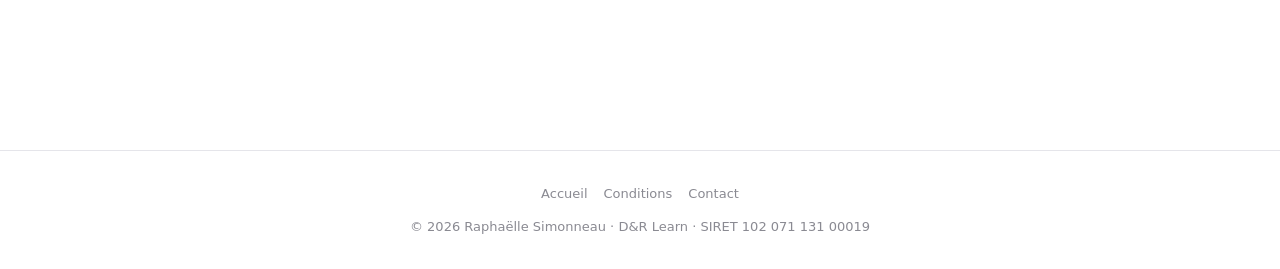
==== commit ea43d506: "privacy: disclose iCloud/CloudKit sync (was marked disabled) Section 4.2 stated iCloud sync was disa" ====
--- a/privacy.html
+++ b/privacy.html
@@ -6,7 +6,7 @@
     <meta name="theme-color" content="#5b7af8" media="(prefers-color-scheme: light)">
     <meta name="theme-color" content="#1c1c1e" media="(prefers-color-scheme: dark)">
     <title>Politique de confidentialité — D&amp;R Learn</title>
-    <meta name="description" content="Politique de confidentialité de l'application D&amp;R Learn. Données stockées localement, aucun tracking, RGPD compliant.">
+    <meta name="description" content="Politique de confidentialité de l'application D&amp;R Learn. Données chiffrées synchronisées via iCloud, aucun tracking publicitaire, RGPD compliant.">
     <link rel="icon" type="image/png" href="favicon.png">
     <link rel="apple-touch-icon" href="icon.png">
     <link rel="stylesheet" href="style.css">
@@ -28,7 +28,7 @@
     <main>
         <div class="container">
             <h1>Politique de confidentialité</h1>
-            <div class="doc-meta">D&amp;R Learn — Application iOS · Dernière mise à jour : 25 mai 2026</div>
+            <div class="doc-meta">D&amp;R Learn — Application iOS · Dernière mise à jour : 1 juin 2026</div>
 
             <h2>1. Introduction</h2>
             <p>D&amp;R Learn (ci-après « l'Application ») est développée et éditée par <strong>Raphaëlle Simonneau</strong>, entrepreneur individuel (SIRET 102 071 131 00019, ci-après « nous », « notre »). Cette politique de confidentialité explique comment nous collectons, utilisons, stockons et protégeons vos données personnelles lorsque vous utilisez notre application mobile disponible sur l'App Store d'Apple.</p>
@@ -94,10 +94,12 @@
             <h2>4. Stockage et sécurité</h2>
 
             <h3>4.1 Stockage local</h3>
-            <p>La totalité de vos données est stockée localement sur votre appareil via <strong>CoreData</strong>, une technologie Apple. Ces données ne quittent pas votre appareil sauf dans les cas décrits à la section 2.3.</p>
+            <p>La totalité de vos données est stockée localement sur votre appareil via <strong>CoreData</strong>, une technologie Apple. Ces données ne quittent pas votre appareil, sauf pour la synchronisation iCloud (section 4.2) et les traitements décrits à la section 2.3.</p>
 
             <h3>4.2 Synchronisation iCloud</h3>
-            <p>La synchronisation iCloud est <strong>désactivée dans la version actuelle (v1.0)</strong> de l'Application. Vos données restent exclusivement sur votre appareil. Une synchronisation multi-appareils pourra être proposée dans une version ultérieure et fera l'objet d'une mise à jour de cette politique.</p>
+            <p>D&amp;R Learn synchronise vos données (cours, flashcards, statistiques et préférences) entre vos appareils Apple via <strong>iCloud</strong>, en s'appuyant sur la base de données privée <strong>CloudKit</strong> associée au compte iCloud configuré sur votre appareil (Réglages → [votre nom] → iCloud).</p>
+            <p>Ces données synchronisées sont stockées dans <strong>votre espace iCloud privé</strong> : elles sont chiffrées en transit et au repos par Apple, et <strong>nous n'y avons aucun accès</strong> — nous ne pouvons ni les lire ni les exploiter. Ce traitement est régi par la politique de confidentialité d'Apple : <a href="https://www.apple.com/legal/privacy/" target="_blank" rel="noopener">apple.com/legal/privacy</a>.</p>
+            <p>Vous pouvez désactiver cette synchronisation à tout moment dans les réglages iCloud de votre appareil. Si vous n'utilisez pas iCloud, l'Application fonctionne normalement et vos données restent stockées localement sur votre appareil.</p>
 
             <h3>4.3 Serveur de traitement IA</h3>
             <p>Les requêtes envoyées à notre serveur sont transmises via <strong>HTTPS (chiffrement TLS 1.3)</strong>. Notre serveur effectue uniquement le traitement transitoire : aucune donnée n'est journalisée, stockée ou conservée après la réponse au client (durée de rétention : <strong>0 jour</strong>). Notre serveur est hébergé chez Fly.io — leur politique de confidentialité est disponible sur : <a href="https://fly.io/legal/privacy-policy/" target="_blank" rel="noopener">https://fly.io/legal/privacy-policy/</a></p>
@@ -114,6 +116,7 @@
                 <li><strong>Notre serveur de traitement IA (Fly.io / Cerebras) :</strong> contenu de documents importés et texte des flashcards pour le QCM, uniquement pour traitement transitoire, sans conservation</li>
                 <li><strong>Apple (paiements StoreKit 2) :</strong> gestion exclusive des transactions d'abonnement</li>
                 <li><strong>Apple (Sign in with Apple) :</strong> authentification optionnelle ; nous recevons uniquement un identifiant anonymisé que vous contrôlez</li>
+                <li><strong>Apple (iCloud / CloudKit) :</strong> vos données sont synchronisées dans votre espace iCloud privé, auquel nous n'avons pas accès ; ce traitement est régi par la politique de confidentialité d'Apple</li>
                 <li><strong>Obligation légale :</strong> si la loi nous y oblige, nous pourrions être contraints de divulguer certaines informations aux autorités compétentes</li>
             </ul>
 
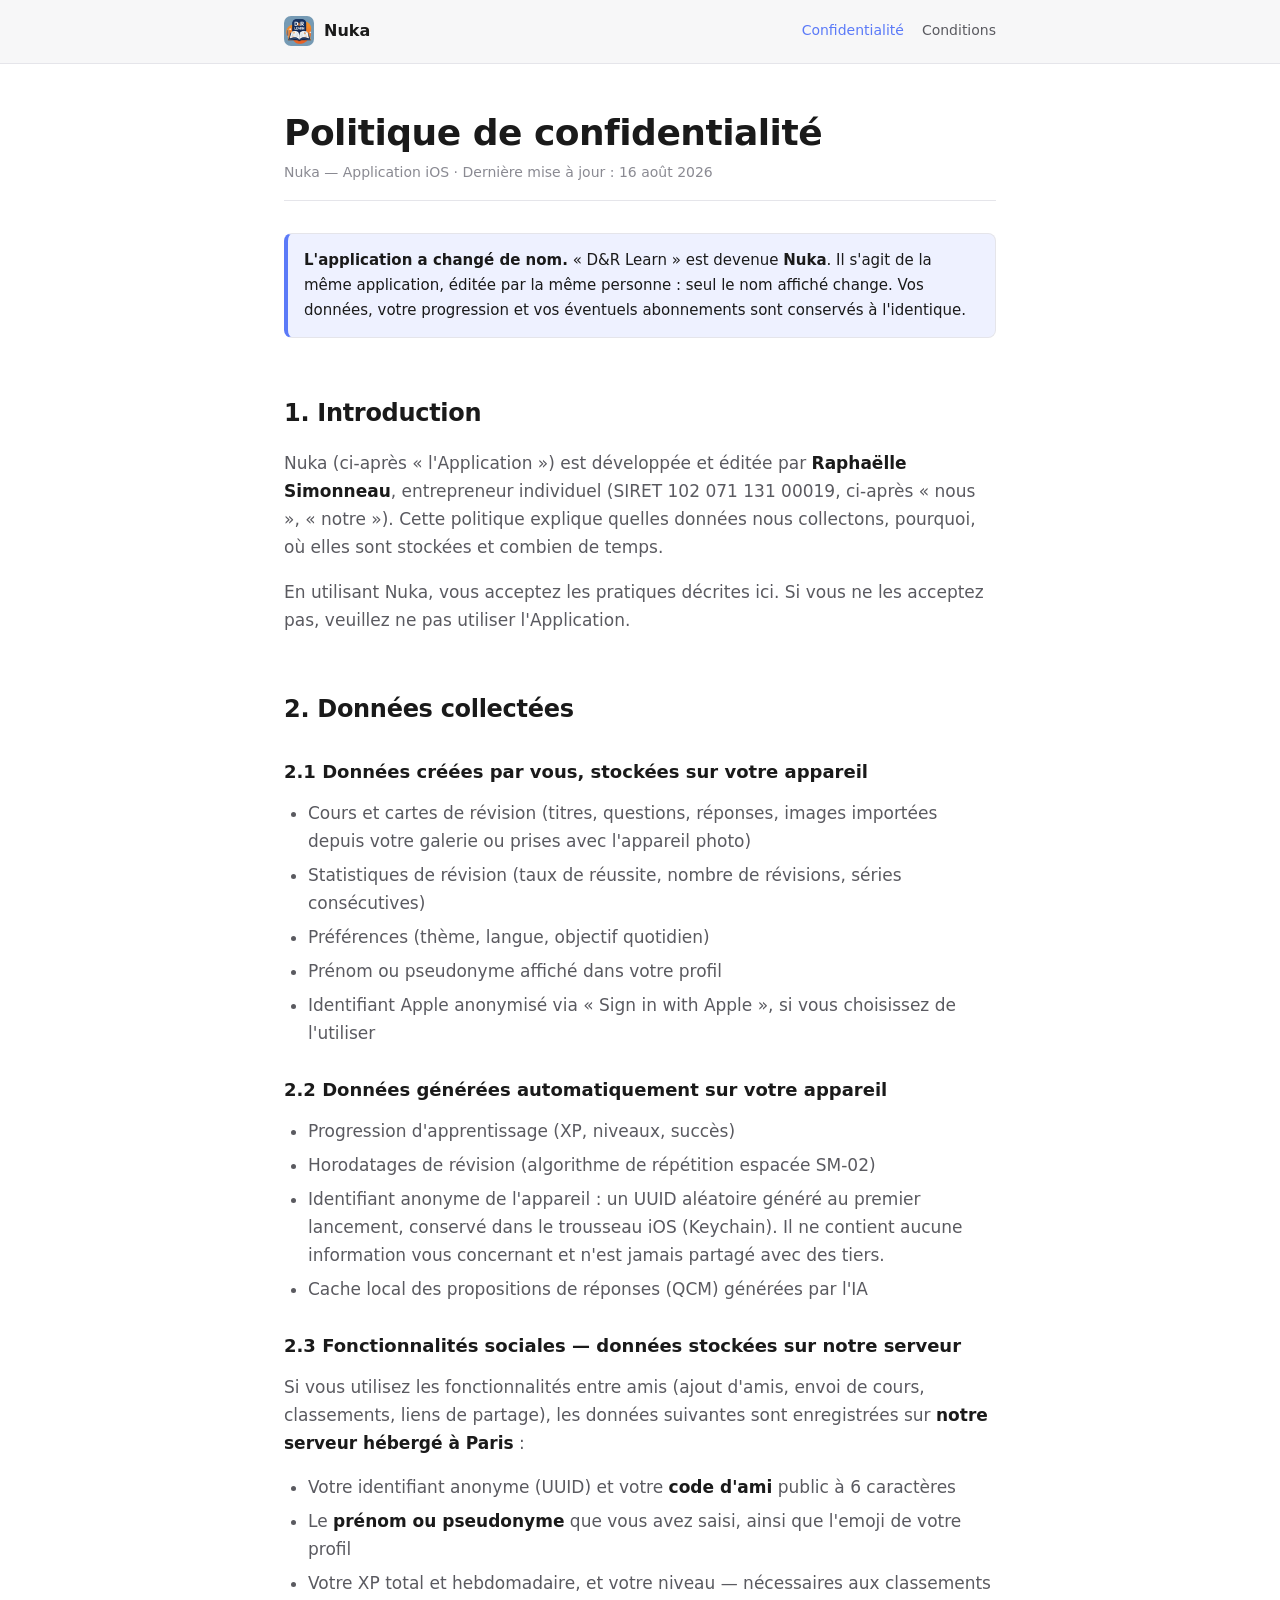
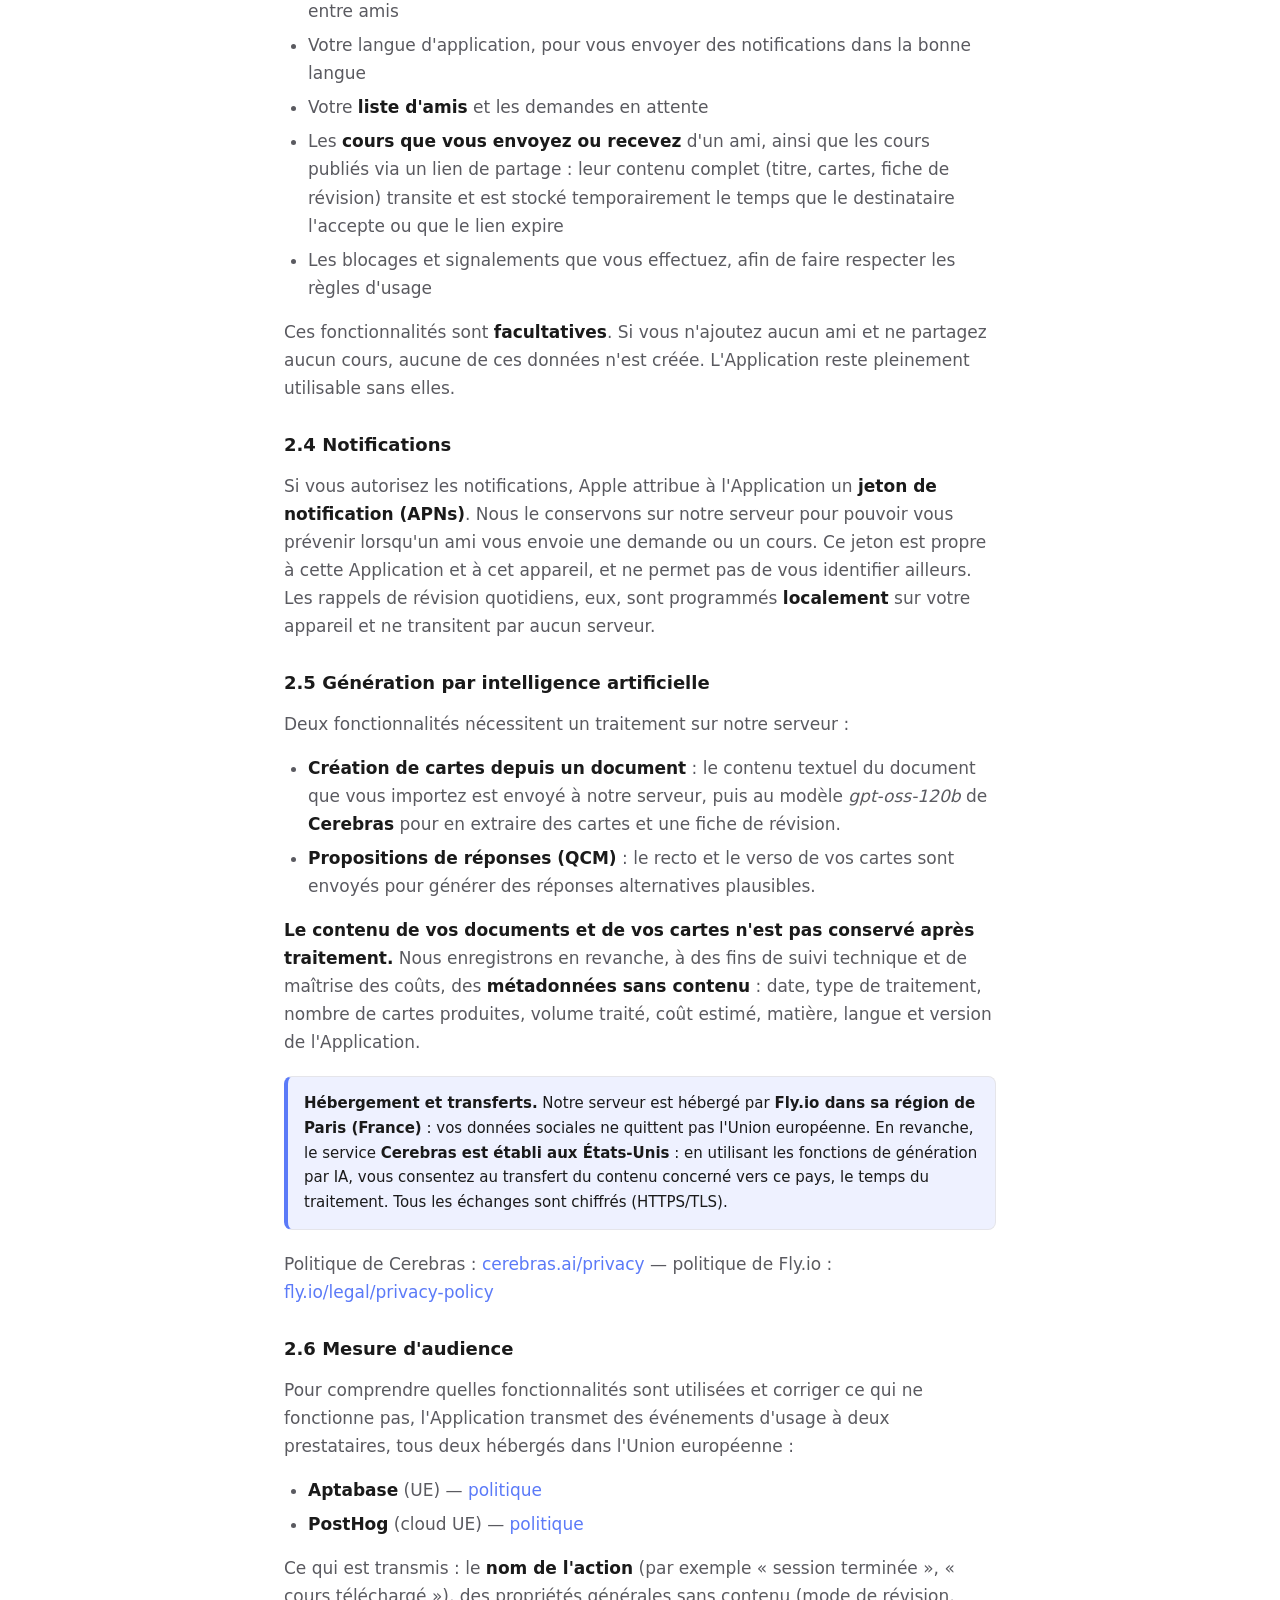
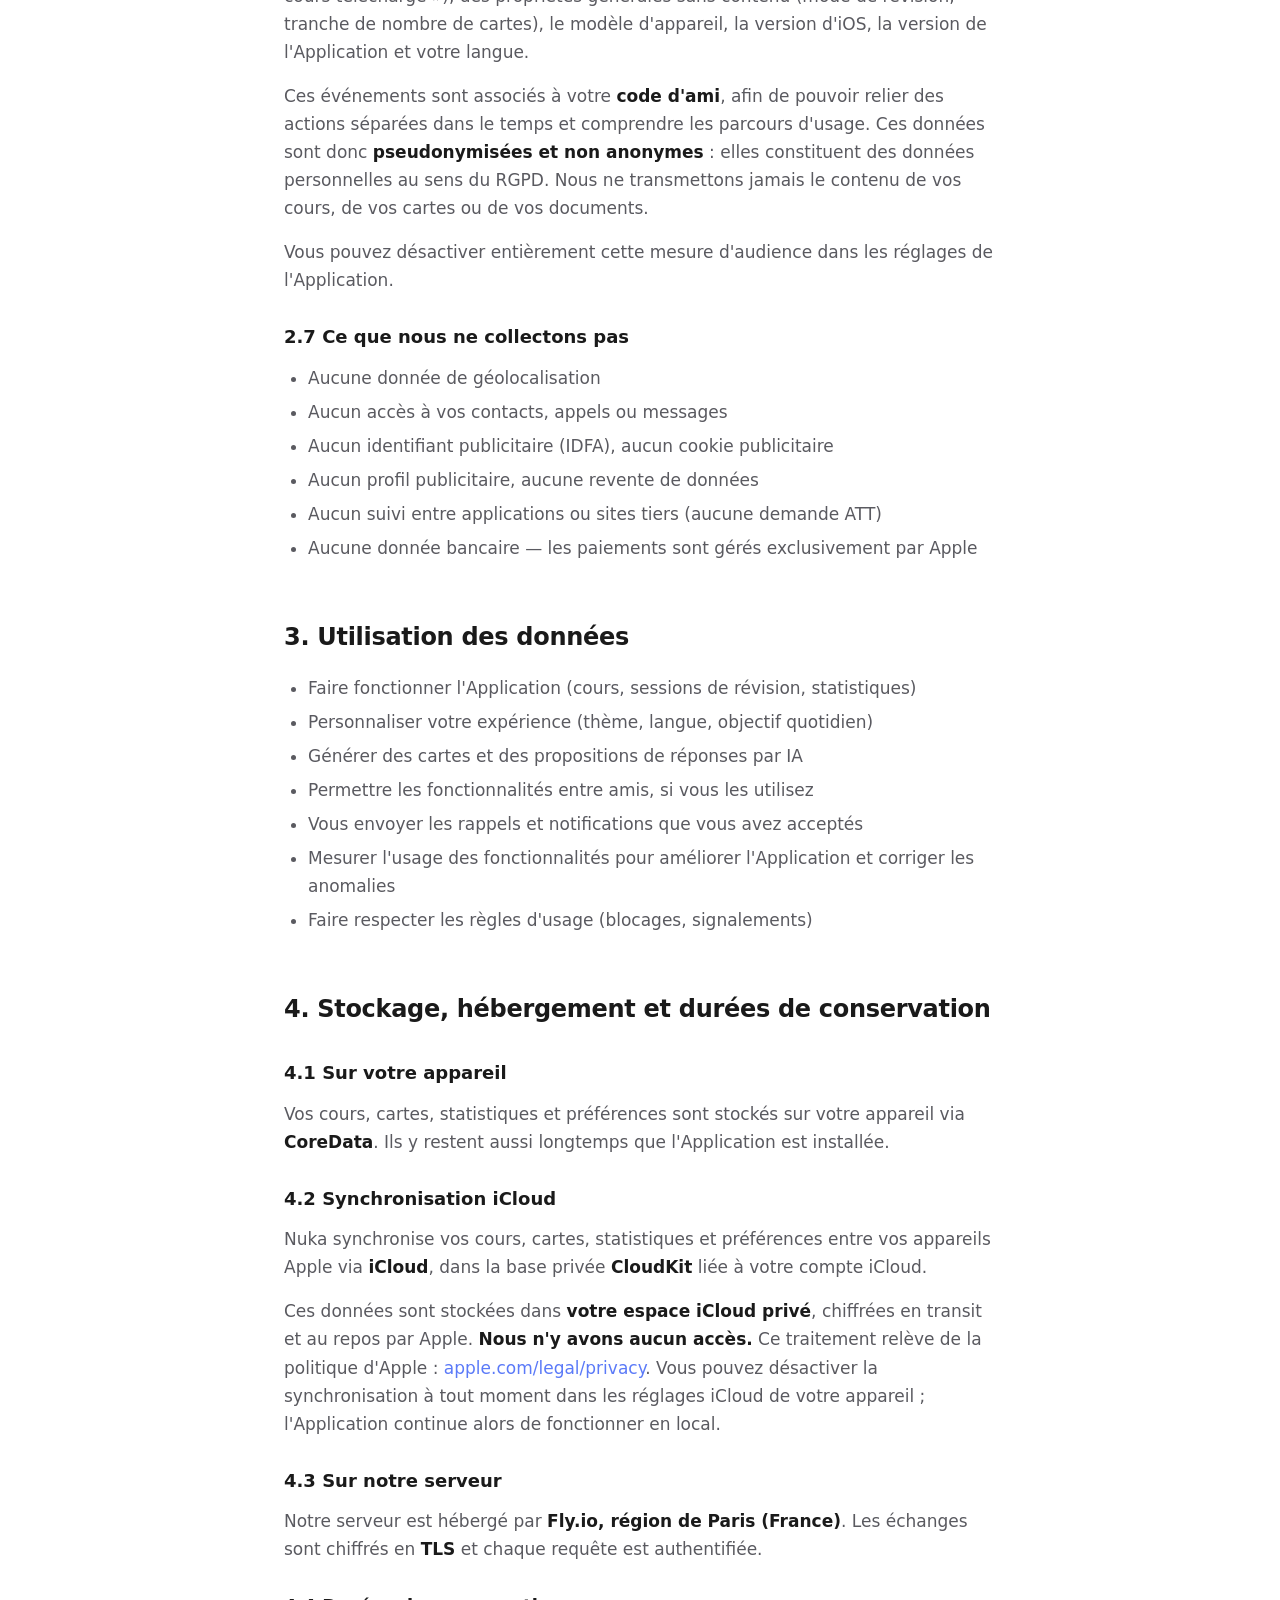
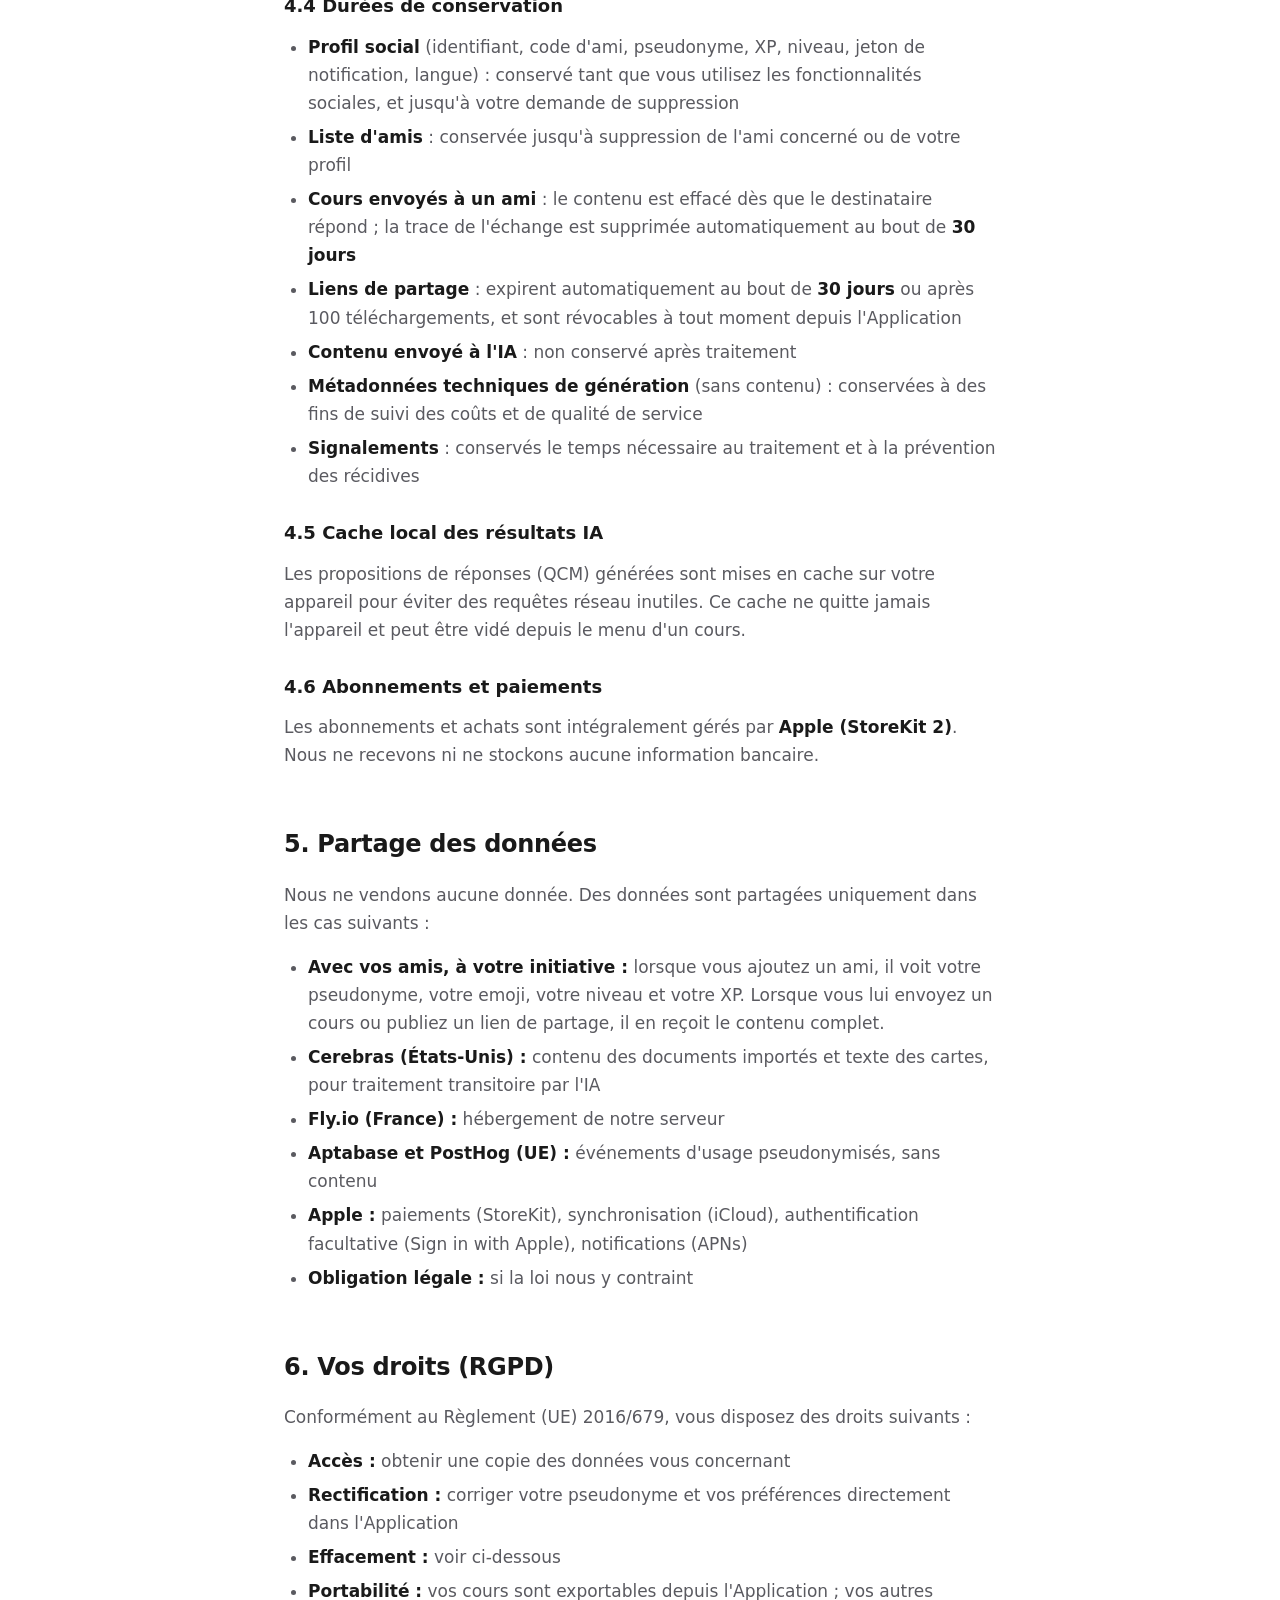
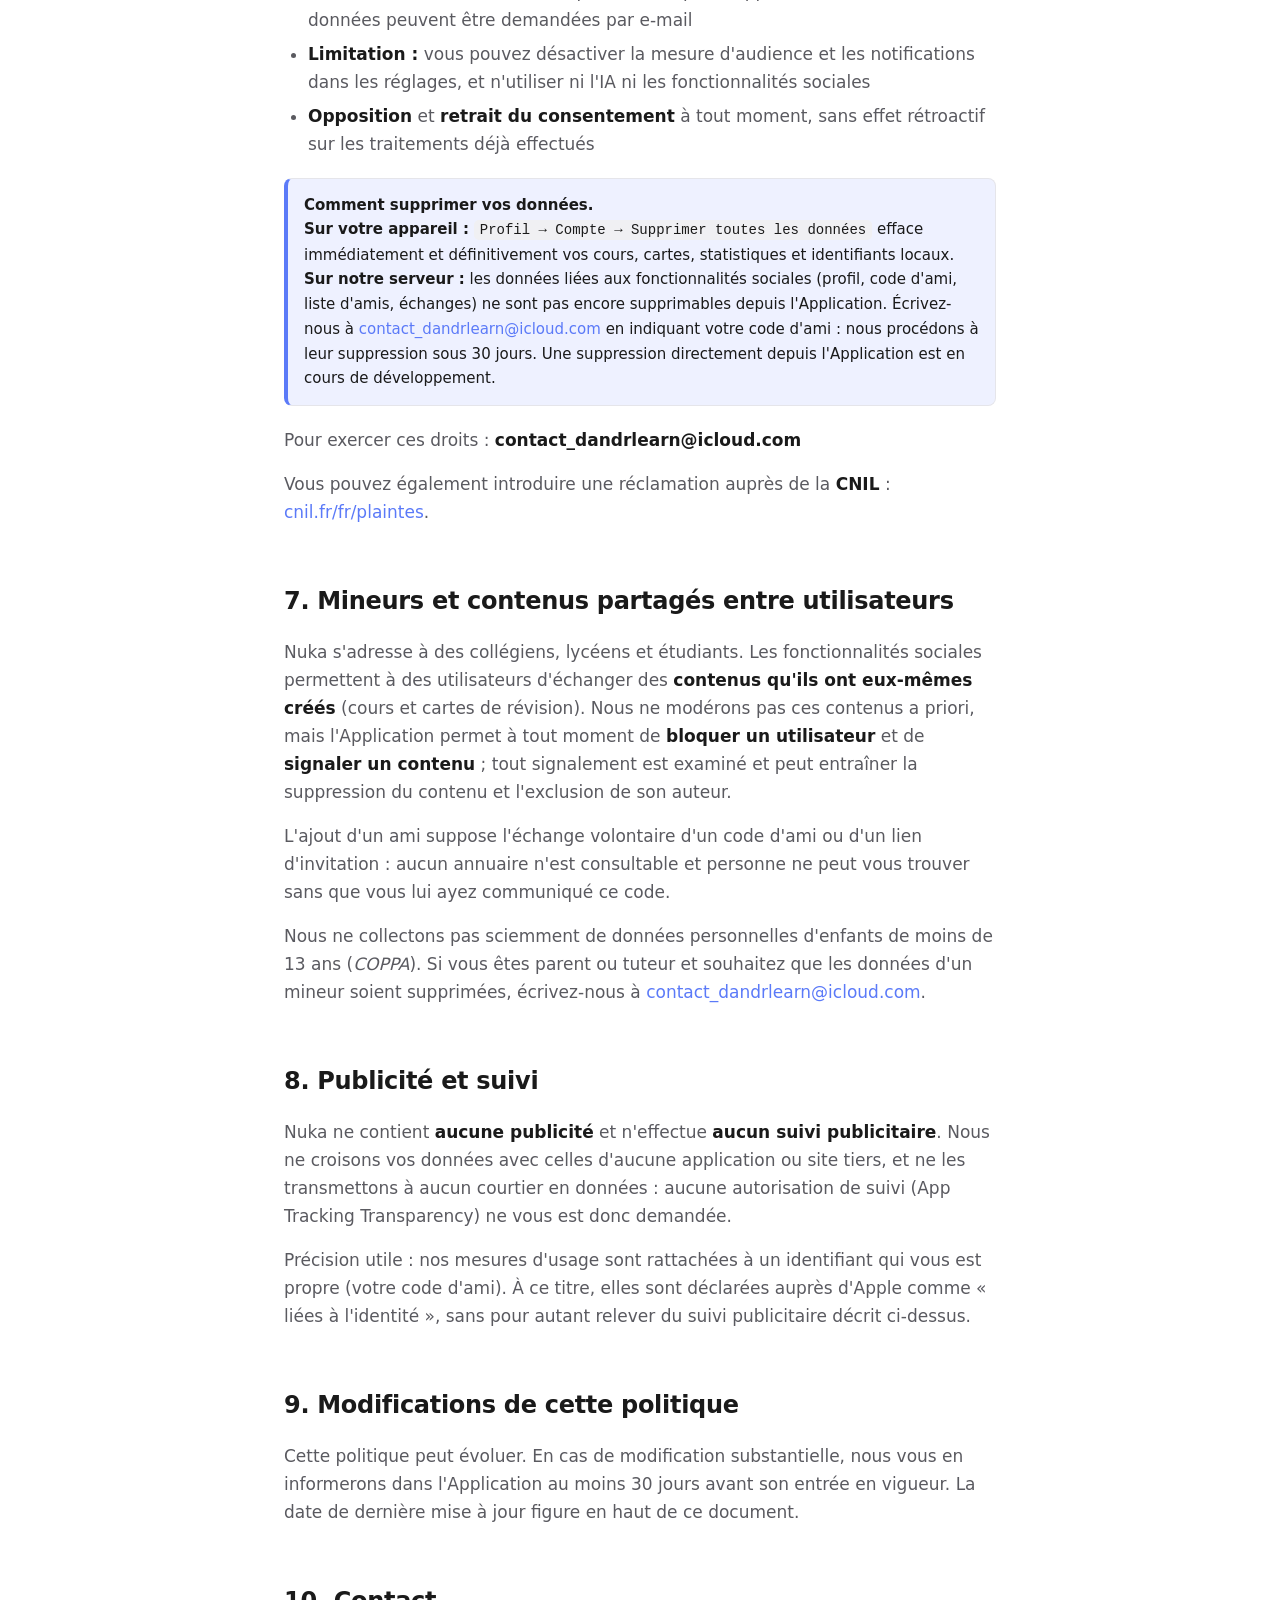
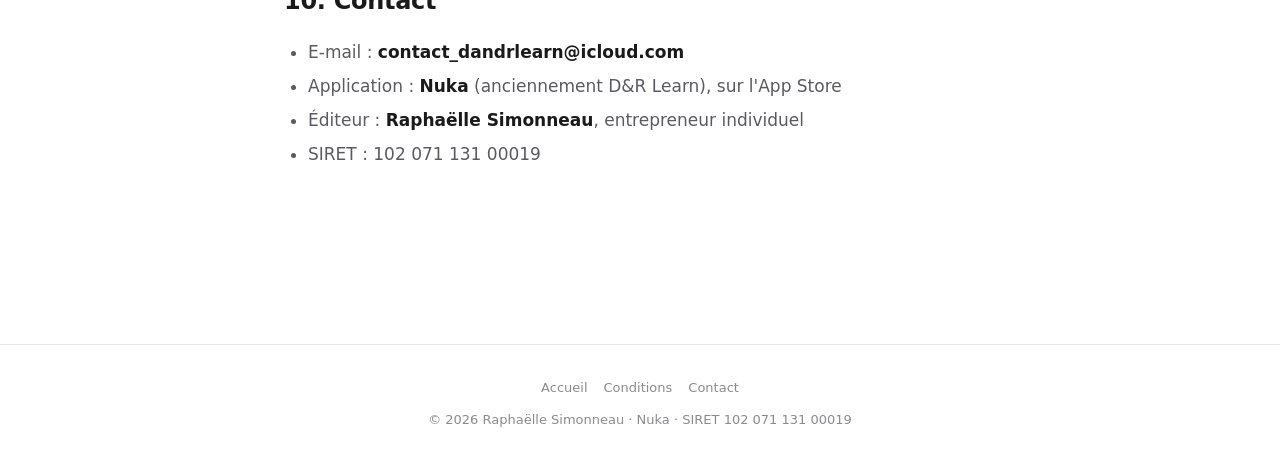
==== commit 46274918: "Mise à jour de la politique de confidentialité — état réel de l'application La politique datait du 1" ====
--- a/privacy.html
+++ b/privacy.html
@@ -5,8 +5,8 @@
     <meta name="viewport" content="width=device-width, initial-scale=1.0">
     <meta name="theme-color" content="#5b7af8" media="(prefers-color-scheme: light)">
     <meta name="theme-color" content="#1c1c1e" media="(prefers-color-scheme: dark)">
-    <title>Politique de confidentialité — D&amp;R Learn</title>
-    <meta name="description" content="Politique de confidentialité de l'application D&amp;R Learn. Données chiffrées synchronisées via iCloud, aucun tracking publicitaire, RGPD compliant.">
+    <title>Politique de confidentialité — Nuka</title>
+    <meta name="description" content="Politique de confidentialité de l'application Nuka (anciennement D&amp;R Learn). Serveur hébergé en France, aucun tracking publicitaire, conforme RGPD.">
     <link rel="icon" type="image/png" href="favicon.png">
     <link rel="apple-touch-icon" href="icon.png">
     <link rel="stylesheet" href="style.css">
@@ -15,8 +15,8 @@
     <header class="site">
         <div class="container">
             <a class="brand" href="./">
-                <span class="brand-mark"><img src="icon-small.png" alt="D&amp;R Learn icon"></span>
-                <span>D&amp;R Learn</span>
+                <span class="brand-mark"><img src="icon-small.png" alt="Icône Nuka"></span>
+                <span>Nuka</span>
             </a>
             <nav>
                 <a href="privacy.html" class="active">Confidentialité</a>
@@ -28,129 +28,173 @@
     <main>
         <div class="container">
             <h1>Politique de confidentialité</h1>
-            <div class="doc-meta">D&amp;R Learn — Application iOS · Dernière mise à jour : 1 juin 2026</div>
+            <div class="doc-meta">Nuka — Application iOS · Dernière mise à jour : 16 août 2026</div>
+
+            <div class="callout">
+                <p><strong>L'application a changé de nom.</strong> « D&amp;R Learn » est devenue <strong>Nuka</strong>. Il s'agit de la même application, éditée par la même personne : seul le nom affiché change. Vos données, votre progression et vos éventuels abonnements sont conservés à l'identique.</p>
+            </div>
 
             <h2>1. Introduction</h2>
-            <p>D&amp;R Learn (ci-après « l'Application ») est développée et éditée par <strong>Raphaëlle Simonneau</strong>, entrepreneur individuel (SIRET 102 071 131 00019, ci-après « nous », « notre »). Cette politique de confidentialité explique comment nous collectons, utilisons, stockons et protégeons vos données personnelles lorsque vous utilisez notre application mobile disponible sur l'App Store d'Apple.</p>
-            <p>En utilisant D&amp;R Learn, vous acceptez les pratiques décrites dans cette politique. Si vous n'acceptez pas ces conditions, veuillez ne pas utiliser l'Application.</p>
+            <p>Nuka (ci-après « l'Application ») est développée et éditée par <strong>Raphaëlle Simonneau</strong>, entrepreneur individuel (SIRET 102 071 131 00019, ci-après « nous », « notre »). Cette politique explique quelles données nous collectons, pourquoi, où elles sont stockées et combien de temps.</p>
+            <p>En utilisant Nuka, vous acceptez les pratiques décrites ici. Si vous ne les acceptez pas, veuillez ne pas utiliser l'Application.</p>
 
             <h2>2. Données collectées</h2>
 
-            <h3>2.1 Données créées par vous</h3>
-            <p>Les données suivantes sont créées par vous directement dans l'Application et stockées localement sur votre appareil :</p>
-            <ul>
-                <li>Cours et flashcards (titres, questions, réponses, images importées depuis votre galerie ou prises via l'appareil photo)</li>
+            <h3>2.1 Données créées par vous, stockées sur votre appareil</h3>
+            <ul>
+                <li>Cours et cartes de révision (titres, questions, réponses, images importées depuis votre galerie ou prises avec l'appareil photo)</li>
                 <li>Statistiques de révision (taux de réussite, nombre de révisions, séries consécutives)</li>
-                <li>Préférences et paramètres (thème, langue, objectif quotidien)</li>
-                <li>Nom d'utilisateur affiché dans le profil</li>
-                <li>Identifiant Apple anonymisé via « Sign in with Apple » (si vous choisissez de l'utiliser)</li>
-            </ul>
-
-            <h3>2.2 Données générées automatiquement</h3>
-            <p>L'Application génère automatiquement les données suivantes pour son fonctionnement :</p>
-            <ul>
-                <li>Progression d'apprentissage (XP, niveaux, badges)</li>
-                <li>Horodatages de révision (calculs SM-02 de répétition espacée)</li>
-                <li>Identifiants de session (UUID locaux, non transmis à des tiers)</li>
-                <li>Cache local des distracteurs QCM générés (évite de re-solliciter le serveur)</li>
-            </ul>
-
-            <h3>2.3 Données transmises à des services tiers</h3>
-            <p>L'Application utilise un serveur sécurisé hébergé chez <strong>Fly.io (États-Unis)</strong> pour deux fonctionnalités nécessitant une connexion Internet :</p>
-            <ul>
-                <li><strong>Génération automatique de flashcards depuis des documents importés</strong> (fonctionnalité Premium) : le contenu textuel de vos documents est envoyé à notre serveur pour traitement par le modèle d'intelligence artificielle <em>gpt-oss-120b</em> de Cerebras. Les données ne sont pas conservées sur notre serveur après génération.</li>
-                <li><strong>Génération de questions à choix multiples (distracteurs QCM)</strong> : lors des sessions de révision en mode QCM, le contenu de vos flashcards (recto et verso) est envoyé à notre serveur pour générer des propositions de réponses alternatives. Ce traitement est transitoire — les données ne sont pas conservées.</li>
-            </ul>
+                <li>Préférences (thème, langue, objectif quotidien)</li>
+                <li>Prénom ou pseudonyme affiché dans votre profil</li>
+                <li>Identifiant Apple anonymisé via « Sign in with Apple », si vous choisissez de l'utiliser</li>
+            </ul>
+
+            <h3>2.2 Données générées automatiquement sur votre appareil</h3>
+            <ul>
+                <li>Progression d'apprentissage (XP, niveaux, succès)</li>
+                <li>Horodatages de révision (algorithme de répétition espacée SM-02)</li>
+                <li>Identifiant anonyme de l'appareil : un UUID aléatoire généré au premier lancement, conservé dans le trousseau iOS (Keychain). Il ne contient aucune information vous concernant et n'est jamais partagé avec des tiers.</li>
+                <li>Cache local des propositions de réponses (QCM) générées par l'IA</li>
+            </ul>
+
+            <h3>2.3 Fonctionnalités sociales — données stockées sur notre serveur</h3>
+            <p>Si vous utilisez les fonctionnalités entre amis (ajout d'amis, envoi de cours, classements, liens de partage), les données suivantes sont enregistrées sur <strong>notre serveur hébergé à Paris</strong> :</p>
+            <ul>
+                <li>Votre identifiant anonyme (UUID) et votre <strong>code d'ami</strong> public à 6 caractères</li>
+                <li>Le <strong>prénom ou pseudonyme</strong> que vous avez saisi, ainsi que l'emoji de votre profil</li>
+                <li>Votre XP total et hebdomadaire, et votre niveau — nécessaires aux classements entre amis</li>
+                <li>Votre langue d'application, pour vous envoyer des notifications dans la bonne langue</li>
+                <li>Votre <strong>liste d'amis</strong> et les demandes en attente</li>
+                <li>Les <strong>cours que vous envoyez ou recevez</strong> d'un ami, ainsi que les cours publiés via un lien de partage : leur contenu complet (titre, cartes, fiche de révision) transite et est stocké temporairement le temps que le destinataire l'accepte ou que le lien expire</li>
+                <li>Les blocages et signalements que vous effectuez, afin de faire respecter les règles d'usage</li>
+            </ul>
+            <p>Ces fonctionnalités sont <strong>facultatives</strong>. Si vous n'ajoutez aucun ami et ne partagez aucun cours, aucune de ces données n'est créée. L'Application reste pleinement utilisable sans elles.</p>
+
+            <h3>2.4 Notifications</h3>
+            <p>Si vous autorisez les notifications, Apple attribue à l'Application un <strong>jeton de notification (APNs)</strong>. Nous le conservons sur notre serveur pour pouvoir vous prévenir lorsqu'un ami vous envoie une demande ou un cours. Ce jeton est propre à cette Application et à cet appareil, et ne permet pas de vous identifier ailleurs. Les rappels de révision quotidiens, eux, sont programmés <strong>localement</strong> sur votre appareil et ne transitent par aucun serveur.</p>
+
+            <h3>2.5 Génération par intelligence artificielle</h3>
+            <p>Deux fonctionnalités nécessitent un traitement sur notre serveur :</p>
+            <ul>
+                <li><strong>Création de cartes depuis un document</strong> : le contenu textuel du document que vous importez est envoyé à notre serveur, puis au modèle <em>gpt-oss-120b</em> de <strong>Cerebras</strong> pour en extraire des cartes et une fiche de révision.</li>
+                <li><strong>Propositions de réponses (QCM)</strong> : le recto et le verso de vos cartes sont envoyés pour générer des réponses alternatives plausibles.</li>
+            </ul>
+            <p><strong>Le contenu de vos documents et de vos cartes n'est pas conservé après traitement.</strong> Nous enregistrons en revanche, à des fins de suivi technique et de maîtrise des coûts, des <strong>métadonnées sans contenu</strong> : date, type de traitement, nombre de cartes produites, volume traité, coût estimé, matière, langue et version de l'Application.</p>
 
             <div class="callout">
-                <p><strong>Transfert de données hors Union Européenne :</strong> nos serveurs (Fly.io) et le service Cerebras sont hébergés aux États-Unis. En utilisant les fonctionnalités d'IA, vous consentez expressément à ce transfert. Les données ne sont jamais conservées après traitement et sont transmises via une connexion chiffrée HTTPS/TLS.</p>
-            </div>
-
-            <p>Ces traitements sont effectués via le service Cerebras — leur politique : <a href="https://cerebras.ai/privacy" target="_blank" rel="noopener">https://cerebras.ai/privacy</a></p>
-            <p>Aucune autre donnée personnelle n'est transmise à des services tiers.</p>
-
-            <h3>2.4 Ce que nous ne collectons PAS</h3>
-            <ul>
-                <li>Nous ne collectons pas de données de géolocalisation</li>
-                <li>Nous n'accédons pas à vos contacts, appels ou SMS</li>
-                <li>Nous n'utilisons pas de cookies de tracking publicitaire</li>
-                <li>Nous ne vendons pas vos données à des tiers</li>
-                <li>Nous ne créons pas de profil publicitaire vous concernant</li>
-                <li>Nous n'utilisons pas de tracking inter-applications (aucune demande ATT)</li>
-                <li>Nous ne collectons aucun identifiant publicitaire (IDFA)</li>
+                <p><strong>Hébergement et transferts.</strong> Notre serveur est hébergé par <strong>Fly.io dans sa région de Paris (France)</strong> : vos données sociales ne quittent pas l'Union européenne. En revanche, le service <strong>Cerebras est établi aux États-Unis</strong> : en utilisant les fonctions de génération par IA, vous consentez au transfert du contenu concerné vers ce pays, le temps du traitement. Tous les échanges sont chiffrés (HTTPS/TLS).</p>
+            </div>
+
+            <p>Politique de Cerebras : <a href="https://cerebras.ai/privacy" target="_blank" rel="noopener">cerebras.ai/privacy</a> — politique de Fly.io : <a href="https://fly.io/legal/privacy-policy/" target="_blank" rel="noopener">fly.io/legal/privacy-policy</a></p>
+
+            <h3>2.6 Mesure d'audience</h3>
+            <p>Pour comprendre quelles fonctionnalités sont utilisées et corriger ce qui ne fonctionne pas, l'Application transmet des événements d'usage à deux prestataires, tous deux hébergés dans l'Union européenne :</p>
+            <ul>
+                <li><strong>Aptabase</strong> (UE) — <a href="https://aptabase.com/legal/privacy" target="_blank" rel="noopener">politique</a></li>
+                <li><strong>PostHog</strong> (cloud UE) — <a href="https://posthog.com/privacy" target="_blank" rel="noopener">politique</a></li>
+            </ul>
+            <p>Ce qui est transmis : le <strong>nom de l'action</strong> (par exemple « session terminée », « cours téléchargé »), des propriétés générales sans contenu (mode de révision, tranche de nombre de cartes), le modèle d'appareil, la version d'iOS, la version de l'Application et votre langue.</p>
+            <p>Ces événements sont associés à votre <strong>code d'ami</strong>, afin de pouvoir relier des actions séparées dans le temps et comprendre les parcours d'usage. Ces données sont donc <strong>pseudonymisées et non anonymes</strong> : elles constituent des données personnelles au sens du RGPD. Nous ne transmettons jamais le contenu de vos cours, de vos cartes ou de vos documents.</p>
+            <p>Vous pouvez désactiver entièrement cette mesure d'audience dans les réglages de l'Application.</p>
+
+            <h3>2.7 Ce que nous ne collectons pas</h3>
+            <ul>
+                <li>Aucune donnée de géolocalisation</li>
+                <li>Aucun accès à vos contacts, appels ou messages</li>
+                <li>Aucun identifiant publicitaire (IDFA), aucun cookie publicitaire</li>
+                <li>Aucun profil publicitaire, aucune revente de données</li>
+                <li>Aucun suivi entre applications ou sites tiers (aucune demande ATT)</li>
+                <li>Aucune donnée bancaire — les paiements sont gérés exclusivement par Apple</li>
             </ul>
 
             <h2>3. Utilisation des données</h2>
-            <p>Vos données sont utilisées exclusivement aux fins suivantes :</p>
-            <ul>
-                <li>Permettre le fonctionnement de l'Application (affichage des cours, sessions de révision)</li>
-                <li>Calculer et afficher vos statistiques de progression</li>
+            <ul>
+                <li>Faire fonctionner l'Application (cours, sessions de révision, statistiques)</li>
                 <li>Personnaliser votre expérience (thème, langue, objectif quotidien)</li>
-                <li>Générer des propositions de réponses (QCM) pendant les sessions de révision</li>
-                <li>Générer des flashcards depuis vos documents (fonctionnalité Premium)</li>
-                <li>Améliorer l'Application et corriger les anomalies via les retours diagnostics anonymes d'Apple (si vous avez activé le partage des diagnostics dans iOS)</li>
-            </ul>
-
-            <h2>4. Stockage et sécurité</h2>
-
-            <h3>4.1 Stockage local</h3>
-            <p>La totalité de vos données est stockée localement sur votre appareil via <strong>CoreData</strong>, une technologie Apple. Ces données ne quittent pas votre appareil, sauf pour la synchronisation iCloud (section 4.2) et les traitements décrits à la section 2.3.</p>
+                <li>Générer des cartes et des propositions de réponses par IA</li>
+                <li>Permettre les fonctionnalités entre amis, si vous les utilisez</li>
+                <li>Vous envoyer les rappels et notifications que vous avez acceptés</li>
+                <li>Mesurer l'usage des fonctionnalités pour améliorer l'Application et corriger les anomalies</li>
+                <li>Faire respecter les règles d'usage (blocages, signalements)</li>
+            </ul>
+
+            <h2>4. Stockage, hébergement et durées de conservation</h2>
+
+            <h3>4.1 Sur votre appareil</h3>
+            <p>Vos cours, cartes, statistiques et préférences sont stockés sur votre appareil via <strong>CoreData</strong>. Ils y restent aussi longtemps que l'Application est installée.</p>
 
             <h3>4.2 Synchronisation iCloud</h3>
-            <p>D&amp;R Learn synchronise vos données (cours, flashcards, statistiques et préférences) entre vos appareils Apple via <strong>iCloud</strong>, en s'appuyant sur la base de données privée <strong>CloudKit</strong> associée au compte iCloud configuré sur votre appareil (Réglages → [votre nom] → iCloud).</p>
-            <p>Ces données synchronisées sont stockées dans <strong>votre espace iCloud privé</strong> : elles sont chiffrées en transit et au repos par Apple, et <strong>nous n'y avons aucun accès</strong> — nous ne pouvons ni les lire ni les exploiter. Ce traitement est régi par la politique de confidentialité d'Apple : <a href="https://www.apple.com/legal/privacy/" target="_blank" rel="noopener">apple.com/legal/privacy</a>.</p>
-            <p>Vous pouvez désactiver cette synchronisation à tout moment dans les réglages iCloud de votre appareil. Si vous n'utilisez pas iCloud, l'Application fonctionne normalement et vos données restent stockées localement sur votre appareil.</p>
-
-            <h3>4.3 Serveur de traitement IA</h3>
-            <p>Les requêtes envoyées à notre serveur sont transmises via <strong>HTTPS (chiffrement TLS 1.3)</strong>. Notre serveur effectue uniquement le traitement transitoire : aucune donnée n'est journalisée, stockée ou conservée après la réponse au client (durée de rétention : <strong>0 jour</strong>). Notre serveur est hébergé chez Fly.io — leur politique de confidentialité est disponible sur : <a href="https://fly.io/legal/privacy-policy/" target="_blank" rel="noopener">https://fly.io/legal/privacy-policy/</a></p>
-
-            <h3>4.4 Cache local des résultats IA</h3>
-            <p>Pour optimiser les performances et limiter les requêtes réseau, les propositions QCM (distracteurs) générées par l'IA sont mises en cache localement dans votre base CoreData. Ce cache reste sur votre appareil et ne quitte jamais celui-ci.</p>
-
-            <h3>4.5 Abonnements et paiements</h3>
-            <p>Les paiements et abonnements sont entièrement gérés par <strong>Apple via StoreKit 2</strong>. Nous n'avons jamais accès à vos informations bancaires ou de paiement. Les transactions sont soumises à la politique de confidentialité d'Apple.</p>
+            <p>Nuka synchronise vos cours, cartes, statistiques et préférences entre vos appareils Apple via <strong>iCloud</strong>, dans la base privée <strong>CloudKit</strong> liée à votre compte iCloud.</p>
+            <p>Ces données sont stockées dans <strong>votre espace iCloud privé</strong>, chiffrées en transit et au repos par Apple. <strong>Nous n'y avons aucun accès.</strong> Ce traitement relève de la politique d'Apple : <a href="https://www.apple.com/legal/privacy/" target="_blank" rel="noopener">apple.com/legal/privacy</a>. Vous pouvez désactiver la synchronisation à tout moment dans les réglages iCloud de votre appareil ; l'Application continue alors de fonctionner en local.</p>
+
+            <h3>4.3 Sur notre serveur</h3>
+            <p>Notre serveur est hébergé par <strong>Fly.io, région de Paris (France)</strong>. Les échanges sont chiffrés en <strong>TLS</strong> et chaque requête est authentifiée.</p>
+
+            <h3>4.4 Durées de conservation</h3>
+            <ul>
+                <li><strong>Profil social</strong> (identifiant, code d'ami, pseudonyme, XP, niveau, jeton de notification, langue) : conservé tant que vous utilisez les fonctionnalités sociales, et jusqu'à votre demande de suppression</li>
+                <li><strong>Liste d'amis</strong> : conservée jusqu'à suppression de l'ami concerné ou de votre profil</li>
+                <li><strong>Cours envoyés à un ami</strong> : le contenu est effacé dès que le destinataire répond ; la trace de l'échange est supprimée automatiquement au bout de <strong>30 jours</strong></li>
+                <li><strong>Liens de partage</strong> : expirent automatiquement au bout de <strong>30 jours</strong> ou après 100 téléchargements, et sont révocables à tout moment depuis l'Application</li>
+                <li><strong>Contenu envoyé à l'IA</strong> : non conservé après traitement</li>
+                <li><strong>Métadonnées techniques de génération</strong> (sans contenu) : conservées à des fins de suivi des coûts et de qualité de service</li>
+                <li><strong>Signalements</strong> : conservés le temps nécessaire au traitement et à la prévention des récidives</li>
+            </ul>
+
+            <h3>4.5 Cache local des résultats IA</h3>
+            <p>Les propositions de réponses (QCM) générées sont mises en cache sur votre appareil pour éviter des requêtes réseau inutiles. Ce cache ne quitte jamais l'appareil et peut être vidé depuis le menu d'un cours.</p>
+
+            <h3>4.6 Abonnements et paiements</h3>
+            <p>Les abonnements et achats sont intégralement gérés par <strong>Apple (StoreKit 2)</strong>. Nous ne recevons ni ne stockons aucune information bancaire.</p>
 
             <h2>5. Partage des données</h2>
-            <p>Nous ne partageons pas vos données personnelles avec des tiers, à l'exception des cas suivants :</p>
-            <ul>
-                <li><strong>Notre serveur de traitement IA (Fly.io / Cerebras) :</strong> contenu de documents importés et texte des flashcards pour le QCM, uniquement pour traitement transitoire, sans conservation</li>
-                <li><strong>Apple (paiements StoreKit 2) :</strong> gestion exclusive des transactions d'abonnement</li>
-                <li><strong>Apple (Sign in with Apple) :</strong> authentification optionnelle ; nous recevons uniquement un identifiant anonymisé que vous contrôlez</li>
-                <li><strong>Apple (iCloud / CloudKit) :</strong> vos données sont synchronisées dans votre espace iCloud privé, auquel nous n'avons pas accès ; ce traitement est régi par la politique de confidentialité d'Apple</li>
-                <li><strong>Obligation légale :</strong> si la loi nous y oblige, nous pourrions être contraints de divulguer certaines informations aux autorités compétentes</li>
+            <p>Nous ne vendons aucune donnée. Des données sont partagées uniquement dans les cas suivants :</p>
+            <ul>
+                <li><strong>Avec vos amis, à votre initiative :</strong> lorsque vous ajoutez un ami, il voit votre pseudonyme, votre emoji, votre niveau et votre XP. Lorsque vous lui envoyez un cours ou publiez un lien de partage, il en reçoit le contenu complet.</li>
+                <li><strong>Cerebras (États-Unis) :</strong> contenu des documents importés et texte des cartes, pour traitement transitoire par l'IA</li>
+                <li><strong>Fly.io (France) :</strong> hébergement de notre serveur</li>
+                <li><strong>Aptabase et PostHog (UE) :</strong> événements d'usage pseudonymisés, sans contenu</li>
+                <li><strong>Apple :</strong> paiements (StoreKit), synchronisation (iCloud), authentification facultative (Sign in with Apple), notifications (APNs)</li>
+                <li><strong>Obligation légale :</strong> si la loi nous y contraint</li>
             </ul>
 
             <h2>6. Vos droits (RGPD)</h2>
-            <p>Conformément au Règlement Général sur la Protection des Données (RGPD) — Règlement (UE) 2016/679 — vous disposez des droits suivants :</p>
-            <ul>
-                <li><strong>Droit d'accès :</strong> vous pouvez demander une copie de vos données</li>
-                <li><strong>Droit de rectification :</strong> vous pouvez corriger ou mettre à jour vos données directement dans l'Application</li>
-                <li><strong>Droit à l'effacement (« droit à l'oubli ») :</strong> vous pouvez supprimer toutes vos données via <span class="mono">Profil → Compte → Supprimer toutes les données</span>. Cette suppression est immédiate et irréversible.</li>
-                <li><strong>Droit à la portabilité :</strong> vos données sont stockées localement et accessibles à tout moment</li>
-                <li><strong>Droit à la limitation du traitement :</strong> vous pouvez désactiver les fonctionnalités d'IA en n'utilisant pas l'import de documents et le mode QCM</li>
-                <li><strong>Droit d'opposition :</strong> vous pouvez désinstaller l'Application à tout moment pour cesser tout traitement</li>
-                <li><strong>Droit de retirer votre consentement :</strong> à tout moment, sans impact sur la légalité des traitements antérieurs</li>
-            </ul>
-            <p>Pour exercer ces droits ou pour toute question, contactez-nous à : <a href="mailto:contact_dandrlearn@icloud.com"><strong>contact_dandrlearn@icloud.com</strong></a></p>
-            <p>Vous disposez également du droit d'introduire une réclamation auprès de la <strong>Commission Nationale de l'Informatique et des Libertés (CNIL)</strong> : <a href="https://www.cnil.fr/fr/plaintes" target="_blank" rel="noopener">www.cnil.fr/fr/plaintes</a>.</p>
-
-            <h2>7. Données des mineurs</h2>
-            <p>D&amp;R Learn est destinée à un public de 4 ans et plus selon la classification App Store. L'Application ne collecte pas de données personnelles directement identifiables et ne contient aucun mécanisme de communication avec des tiers ni aucun contenu généré par d'autres utilisateurs.</p>
-            <p>Conformément au <em>Children's Online Privacy Protection Act</em> (COPPA, États-Unis), nous ne collectons pas sciemment de données personnelles d'enfants de moins de 13 ans. Si vous êtes parent ou tuteur légal et avez des questions, contactez-nous à <a href="mailto:contact_dandrlearn@icloud.com">contact_dandrlearn@icloud.com</a>.</p>
-
-            <h2>8. Tracking publicitaire (ATT)</h2>
-            <p>D&amp;R Learn <strong>n'utilise aucun tracking publicitaire</strong>. Nous ne demandons pas l'autorisation de suivi (App Tracking Transparency) car nous n'effectuons aucun tracking inter-applications. L'Application ne contient aucune publicité dans sa version actuelle (v1.0).</p>
+            <p>Conformément au Règlement (UE) 2016/679, vous disposez des droits suivants :</p>
+            <ul>
+                <li><strong>Accès :</strong> obtenir une copie des données vous concernant</li>
+                <li><strong>Rectification :</strong> corriger votre pseudonyme et vos préférences directement dans l'Application</li>
+                <li><strong>Effacement :</strong> voir ci-dessous</li>
+                <li><strong>Portabilité :</strong> vos cours sont exportables depuis l'Application ; vos autres données peuvent être demandées par e-mail</li>
+                <li><strong>Limitation :</strong> vous pouvez désactiver la mesure d'audience et les notifications dans les réglages, et n'utiliser ni l'IA ni les fonctionnalités sociales</li>
+                <li><strong>Opposition</strong> et <strong>retrait du consentement</strong> à tout moment, sans effet rétroactif sur les traitements déjà effectués</li>
+            </ul>
+
+            <div class="callout">
+                <p><strong>Comment supprimer vos données.</strong><br>
+                <strong>Sur votre appareil :</strong> <span class="mono">Profil → Compte → Supprimer toutes les données</span> efface immédiatement et définitivement vos cours, cartes, statistiques et identifiants locaux.<br>
+                <strong>Sur notre serveur :</strong> les données liées aux fonctionnalités sociales (profil, code d'ami, liste d'amis, échanges) ne sont pas encore supprimables depuis l'Application. Écrivez-nous à <a href="mailto:contact_dandrlearn@icloud.com">contact_dandrlearn@icloud.com</a> en indiquant votre code d'ami : nous procédons à leur suppression sous 30 jours. Une suppression directement depuis l'Application est en cours de développement.</p>
+            </div>
+
+            <p>Pour exercer ces droits : <a href="mailto:contact_dandrlearn@icloud.com"><strong>contact_dandrlearn@icloud.com</strong></a></p>
+            <p>Vous pouvez également introduire une réclamation auprès de la <strong>CNIL</strong> : <a href="https://www.cnil.fr/fr/plaintes" target="_blank" rel="noopener">cnil.fr/fr/plaintes</a>.</p>
+
+            <h2>7. Mineurs et contenus partagés entre utilisateurs</h2>
+            <p>Nuka s'adresse à des collégiens, lycéens et étudiants. Les fonctionnalités sociales permettent à des utilisateurs d'échanger des <strong>contenus qu'ils ont eux-mêmes créés</strong> (cours et cartes de révision). Nous ne modérons pas ces contenus a priori, mais l'Application permet à tout moment de <strong>bloquer un utilisateur</strong> et de <strong>signaler un contenu</strong> ; tout signalement est examiné et peut entraîner la suppression du contenu et l'exclusion de son auteur.</p>
+            <p>L'ajout d'un ami suppose l'échange volontaire d'un code d'ami ou d'un lien d'invitation : aucun annuaire n'est consultable et personne ne peut vous trouver sans que vous lui ayez communiqué ce code.</p>
+            <p>Nous ne collectons pas sciemment de données personnelles d'enfants de moins de 13 ans (<em>COPPA</em>). Si vous êtes parent ou tuteur et souhaitez que les données d'un mineur soient supprimées, écrivez-nous à <a href="mailto:contact_dandrlearn@icloud.com">contact_dandrlearn@icloud.com</a>.</p>
+
+            <h2>8. Publicité et suivi</h2>
+            <p>Nuka ne contient <strong>aucune publicité</strong> et n'effectue <strong>aucun suivi publicitaire</strong>. Nous ne croisons vos données avec celles d'aucune application ou site tiers, et ne les transmettons à aucun courtier en données : aucune autorisation de suivi (App Tracking Transparency) ne vous est donc demandée.</p>
+            <p>Précision utile : nos mesures d'usage sont rattachées à un identifiant qui vous est propre (votre code d'ami). À ce titre, elles sont déclarées auprès d'Apple comme « liées à l'identité », sans pour autant relever du suivi publicitaire décrit ci-dessus.</p>
 
             <h2>9. Modifications de cette politique</h2>
-            <p>Nous pouvons mettre à jour cette politique de confidentialité. En cas de modification substantielle, nous vous en informerons via l'Application au moins 30 jours avant l'entrée en vigueur des nouvelles conditions. La date de dernière mise à jour est indiquée en haut de ce document. L'utilisation continue de l'Application après modification vaut acceptation des nouvelles conditions.</p>
+            <p>Cette politique peut évoluer. En cas de modification substantielle, nous vous en informerons dans l'Application au moins 30 jours avant son entrée en vigueur. La date de dernière mise à jour figure en haut de ce document.</p>
 
             <h2>10. Contact</h2>
-            <p>Pour toute question relative à cette politique de confidentialité :</p>
-            <ul>
-                <li>Email : <a href="mailto:contact_dandrlearn@icloud.com"><strong>contact_dandrlearn@icloud.com</strong></a></li>
-                <li>Application : <strong>D&amp;R Learn, disponible sur l'App Store Apple</strong></li>
-                <li>Éditeur : <strong>Raphaëlle Simonneau</strong></li>
-                <li>Forme juridique : Entrepreneur individuel</li>
+            <ul>
+                <li>E-mail : <a href="mailto:contact_dandrlearn@icloud.com"><strong>contact_dandrlearn@icloud.com</strong></a></li>
+                <li>Application : <strong>Nuka</strong> (anciennement D&amp;R Learn), sur l'App Store</li>
+                <li>Éditeur : <strong>Raphaëlle Simonneau</strong>, entrepreneur individuel</li>
                 <li>SIRET : 102 071 131 00019</li>
             </ul>
         </div>
@@ -163,7 +207,7 @@
                 <a href="terms.html">Conditions</a>
                 <a href="mailto:contact_dandrlearn@icloud.com">Contact</a>
             </div>
-            <div>© 2026 Raphaëlle Simonneau · D&amp;R Learn · SIRET 102 071 131 00019</div>
+            <div>© 2026 Raphaëlle Simonneau · Nuka · SIRET 102 071 131 00019</div>
         </div>
     </footer>
 </body>
